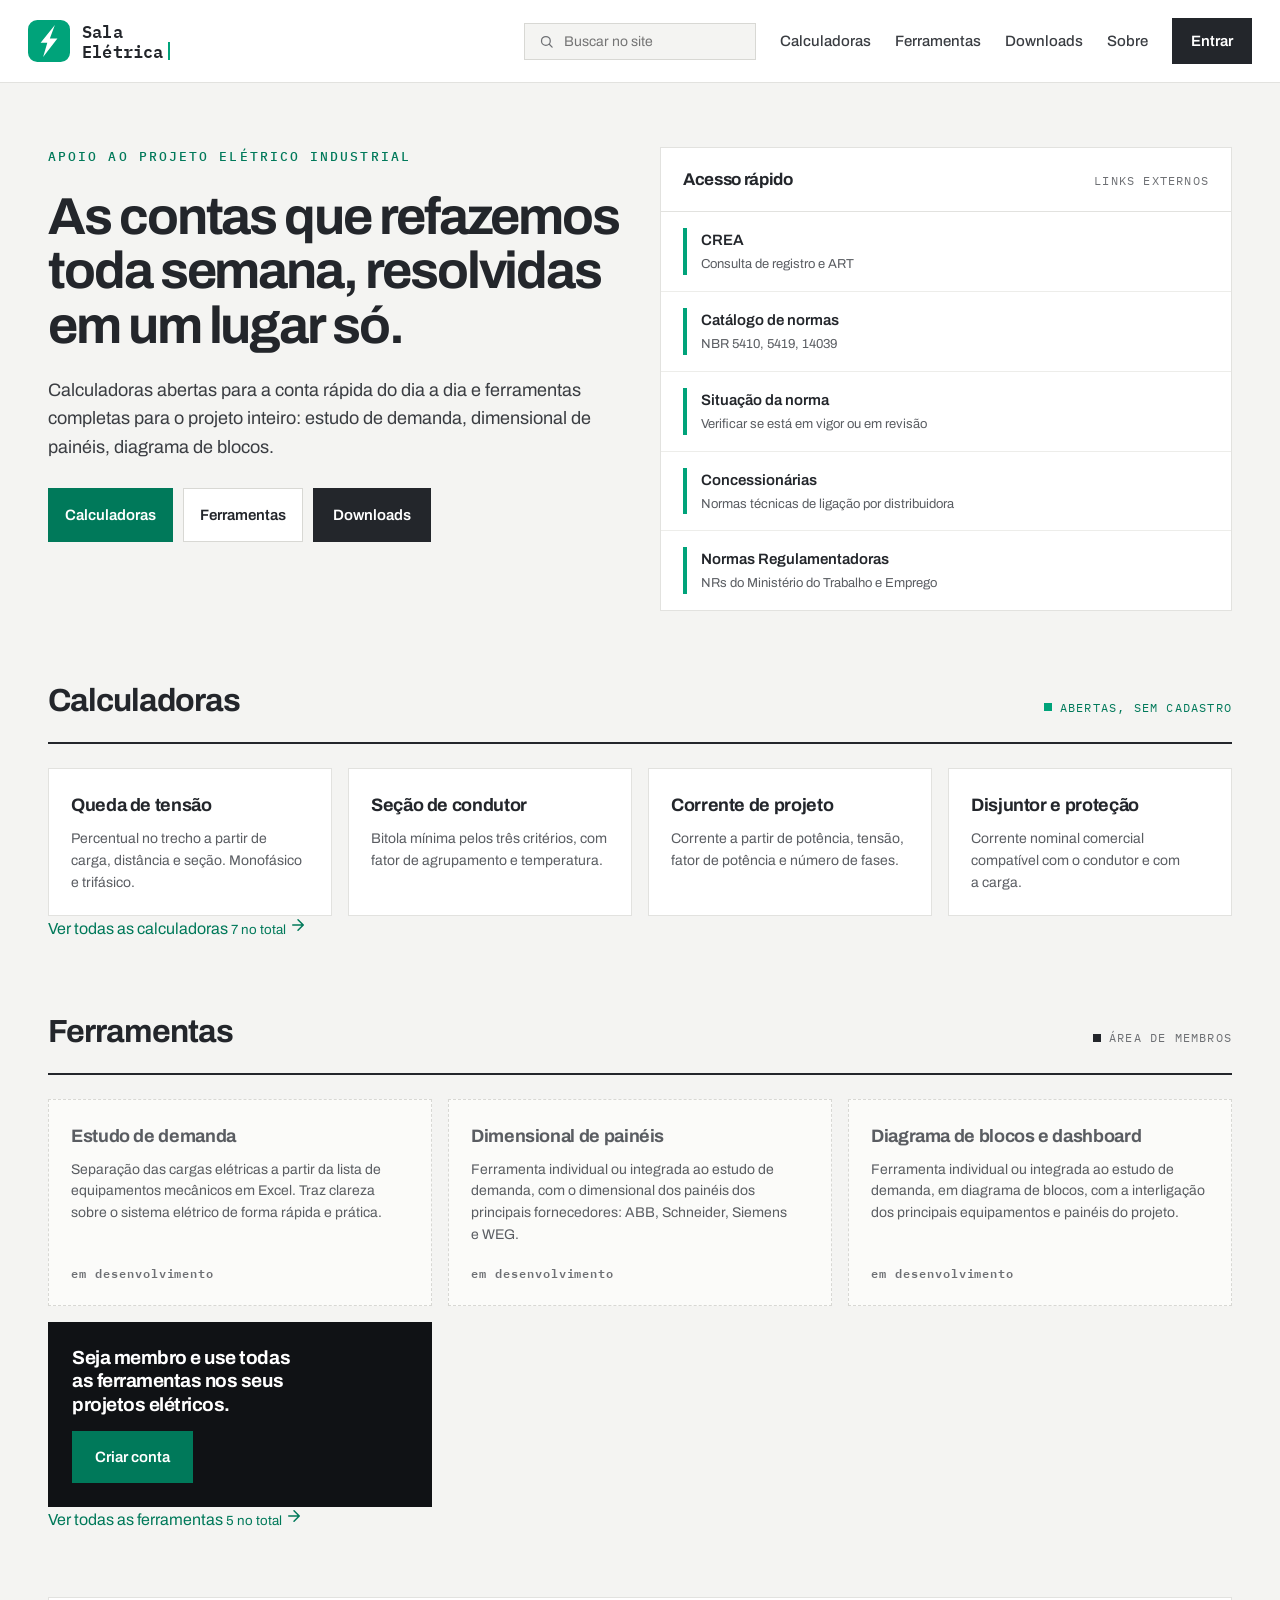
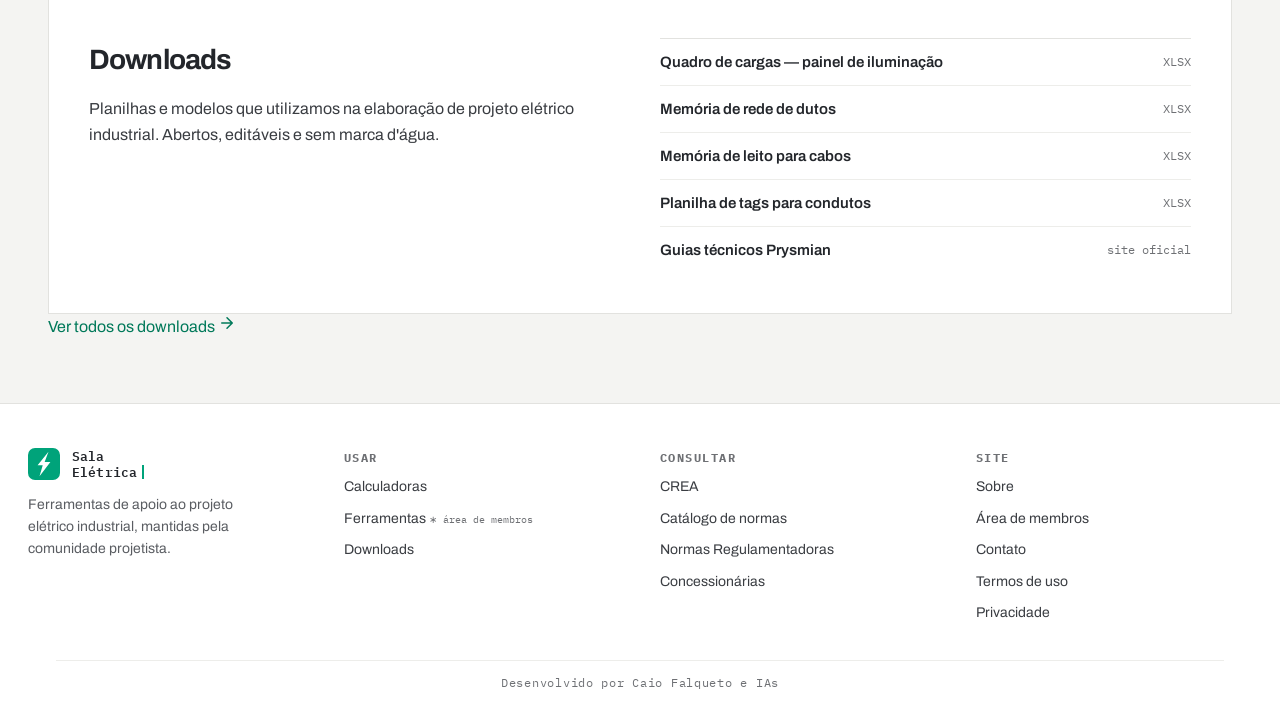
==== index.html @ 5b7046d0 "Update index.html" ====
<!DOCTYPE html>
<html lang="pt-BR">
<head>
<meta charset="UTF-8">
<meta name="viewport" content="width=device-width, initial-scale=1">
<title>Sala Elétrica — ferramentas para projeto elétrico industrial</title>
<meta name="description" content="Calculadoras abertas e ferramentas para projeto elétrico industrial: estudo de demanda, dimensional de painéis, diagrama de blocos e cálculo de cabos.">
<meta property="og:title" content="Sala Elétrica">
<meta property="og:description" content="Ferramentas de apoio ao projeto elétrico industrial.">
<meta property="og:type" content="website">
<meta property="og:url" content="https://salaeletrica.com.br">
<meta name="theme-color" content="#00795A">
<link rel="icon" href="data:image/svg+xml,<svg xmlns='http://www.w3.org/2000/svg' viewBox='0 0 100 100'><path d='M22 0 H78 A22 22 0 0 1 100 22 V78 A22 22 0 0 1 78 100 H22 A22 22 0 0 1 0 78 V22 A22 22 0 0 1 22 0 Z M64 12 L30 54 H46 L36 88 L70 44 H52 Z' fill='%2300A37A' fill-rule='evenodd'/></svg>">
<link rel="preconnect" href="https://fonts.googleapis.com">
<link rel="preconnect" href="https://fonts.gstatic.com" crossorigin>
<link href="https://fonts.googleapis.com/css2?family=Archivo:wght@400;500;600;700;800&family=IBM+Plex+Mono:wght@400;500;600&display=swap" rel="stylesheet">
<link rel="stylesheet" href="/estilo.css">
<style>
  /* Blocos exclusivos da home */
  .abertura{
    display:grid;
    grid-template-columns:repeat(auto-fit,minmax(300px,1fr));
    gap:40px;align-items:start;
    max-width:var(--largura);margin:0 auto;
    padding:64px var(--respiro);
  }
  .abertura-texto{display:flex;flex-direction:column;gap:22px}
  .abertura h1{
    margin:0;
    font-size:clamp(32px,4.4vw,52px);
    font-weight:700;letter-spacing:-.04em;line-height:1.05;
    text-wrap:pretty;
  }
  .abertura p{
    margin:0;font-size:18px;line-height:1.6;
    color:var(--grafite);text-wrap:pretty;
  }
  .abertura-acoes{display:flex;flex-wrap:wrap;gap:10px;padding-top:4px}
  .abertura-acoes .botao{min-width:118px;padding:14px 16px}

  /* Painel de links externos */
  .painel{
    display:flex;flex-direction:column;
    background:var(--branco);border:1px solid var(--linha);
  }
  .painel-topo{
    display:flex;align-items:baseline;justify-content:space-between;gap:16px;
    padding:18px 22px;border-bottom:1px solid var(--linha);
  }
  .painel-topo strong{font-size:17px;font-weight:700;letter-spacing:-.02em}
  .painel-item{
    display:flex;align-items:stretch;gap:14px;
    padding:16px 22px;
    border-bottom:1px solid var(--linha-clara);
    color:var(--tinta);
  }
  .painel-item:last-child{border-bottom:none}
  .painel-item:hover{background:var(--quase-branco);color:var(--tinta)}
  .painel-barra{width:4px;background:var(--verde-vivo);flex:none}
  .painel-item span.corpo{display:flex;flex-direction:column;gap:2px}
  .painel-item b{font-size:15px;font-weight:600}
  .painel-item small{font-size:13px;color:var(--grafite-2)}

  /* Chamada de cadastro */
  .cartao-membros{
    display:flex;flex-direction:column;gap:14px;
    padding:24px;background:var(--tinta-forte);
  }
  .cartao-membros span{
    font-size:19px;font-weight:700;letter-spacing:-.025em;
    line-height:1.25;color:var(--branco);text-wrap:pretty;
  }
  .cartao-membros .botao{align-self:flex-start;margin-top:auto}

  /* Downloads */
  .downloads{
    display:grid;
    grid-template-columns:repeat(auto-fit,minmax(300px,1fr));
    gap:40px;align-items:start;
    padding:40px;background:var(--branco);border:1px solid var(--linha);
  }
  .downloads h2{margin:0;font-size:clamp(22px,2.2vw,28px);font-weight:700;letter-spacing:-.03em}
  .downloads p{margin:0;font-size:16px;line-height:1.6;color:var(--grafite);text-wrap:pretty}
  .downloads-lado{display:flex;flex-direction:column;gap:14px}
  .lista-arquivos{display:flex;flex-direction:column;border-top:1px solid var(--linha)}
  .lista-arquivos a{
    display:flex;align-items:center;justify-content:space-between;gap:16px;
    padding:11px 0;border-bottom:1px solid var(--linha-clara);
    color:var(--tinta);font-size:15px;font-weight:600;
  }
  .lista-arquivos a:last-child{border-bottom:none}
  .lista-arquivos a:hover{color:var(--verde)}
  .lista-arquivos em{
    font-family:var(--mono);font-size:12px;font-style:normal;
    color:var(--cinza);font-weight:400;flex:none;
  }

  @media (max-width:560px){
    .abertura{padding:44px var(--respiro)}
    .downloads{padding:26px}
  }
</style>
</head>
<body>

<header class="topo">
  <a class="marca" href="/">
    <svg width="42" height="42" viewBox="0 0 100 100" role="img" aria-label="Sala Elétrica">
      <path d="M22 0 H78 A22 22 0 0 1 100 22 V78 A22 22 0 0 1 78 100 H22 A22 22 0 0 1 0 78 V22 A22 22 0 0 1 22 0 Z M64 12 L30 54 H46 L36 88 L70 44 H52 Z" fill="#00A37A" fill-rule="evenodd"/>
    </svg>
    <span class="marca-texto">
      <span>Sala</span>
      <span class="marca-linha2"><span>Elétrica</span><span class="marca-cursor"></span></span>
    </span>
  </a>

  <nav class="menu">
    <label class="busca">
      <svg width="15" height="15" viewBox="0 0 24 24" fill="none" stroke="#6E7074" stroke-width="2" aria-hidden="true">
        <circle cx="11" cy="11" r="7"/>
        <path d="M16.5 16.5 L21 21" stroke-linecap="round"/>
      </svg>
      <input type="search" placeholder="Buscar no site" aria-label="Buscar no site">
    </label>
    <a href="/calculadoras">Calculadoras</a>
    <a href="/ferramentas">Ferramentas</a>
    <a href="/downloads">Downloads</a>
    <a href="/sobre">Sobre</a>
    <a class="botao botao-escuro" href="/login" style="padding:10px 18px">Entrar</a>
  </nav>
</header>

<section class="abertura">
  <div class="abertura-texto">
    <div class="sobrelinha">Apoio ao projeto elétrico industrial</div>
    <h1>As contas que refazemos toda semana, resolvidas em um lugar só.</h1>
    <p>
      Calculadoras abertas para a conta rápida do dia a dia e ferramentas completas
      para o projeto inteiro: estudo de demanda, dimensional de painéis, diagrama de blocos.
    </p>
    <div class="abertura-acoes">
      <a class="botao botao-verde" href="#calculadoras">Calculadoras</a>
      <a class="botao botao-claro" href="#ferramentas">Ferramentas</a>
      <a class="botao botao-escuro" href="#downloads">Downloads</a>
    </div>
  </div>

  <div class="painel">
    <div class="painel-topo">
      <strong>Acesso rápido</strong>
      <span class="etiqueta">links externos</span>
    </div>
    <a class="painel-item" href="https://www.confea.org.br" target="_blank" rel="noopener">
      <span class="painel-barra"></span>
      <span class="corpo"><b>CREA</b><small>Consulta de registro e ART</small></span>
    </a>
    <a class="painel-item" href="https://www.abntcolecao.com.br" target="_blank" rel="noopener">
      <span class="painel-barra"></span>
      <span class="corpo"><b>Catálogo de normas</b><small>NBR 5410, 5419, 14039</small></span>
    </a>
    <a class="painel-item" href="https://www.abntcatalogo.com.br" target="_blank" rel="noopener">
      <span class="painel-barra"></span>
      <span class="corpo"><b>Situação da norma</b><small>Verificar se está em vigor ou em revisão</small></span>
    </a>
    <a class="painel-item" href="https://www.gov.br/aneel/pt-br" target="_blank" rel="noopener">
      <span class="painel-barra"></span>
      <span class="corpo"><b>Concessionárias</b><small>Normas técnicas de ligação por distribuidora</small></span>
    </a>
    <a class="painel-item" href="https://www.gov.br/trabalho-e-emprego/pt-br/assuntos/inspecao-do-trabalho/seguranca-e-saude-no-trabalho/ctpp-nrs/normas-regulamentadoras-nrs" target="_blank" rel="noopener">
      <span class="painel-barra"></span>
      <span class="corpo"><b>Normas Regulamentadoras</b><small>NRs do Ministério do Trabalho e Emprego</small></span>
    </a>
  </div>
</section>

<section class="faixa-conteudo" id="calculadoras">
  <div class="cabecalho-secao">
    <h2>Calculadoras</h2>
    <span class="etiqueta etiqueta-verde"><span class="ponto"></span>abertas, sem cadastro</span>
  </div>
  <div class="grade">
    <a class="cartao" href="/calculadoras/queda-de-tensao">
      <span class="cartao-titulo">Queda de tensão</span>
      <span class="cartao-texto">Percentual no trecho a partir de carga, distância e seção. Monofásico e trifásico.</span>
    </a>
    <a class="cartao" href="/calculadoras/secao-de-condutor">
      <span class="cartao-titulo">Seção de condutor</span>
      <span class="cartao-texto">Bitola mínima pelos três critérios, com fator de agrupamento e temperatura.</span>
    </a>
    <a class="cartao" href="/calculadoras/corrente-de-projeto">
      <span class="cartao-titulo">Corrente de projeto</span>
      <span class="cartao-texto">Corrente a partir de potência, tensão, fator de potência e número de fases.</span>
    </a>
    <a class="cartao" href="/calculadoras/disjuntor">
      <span class="cartao-titulo">Disjuntor e proteção</span>
      <span class="cartao-texto">Corrente nominal comercial compatível com o condutor e com a carga.</span>
    </a>
  </div>

  <a class="mais" href="/calculadoras">
    <span class="mais-texto">Ver todas as calculadoras <small>7 no total</small></span>
    <svg class="seta" width="18" height="18" viewBox="0 0 24 24" fill="none" stroke="currentColor" stroke-width="2" aria-hidden="true"><path d="M5 12h13M12 5l7 7-7 7" stroke-linecap="round" stroke-linejoin="round"/></svg>
  </a>
</section>

<section class="faixa-conteudo" id="ferramentas">
  <div class="cabecalho-secao">
    <h2>Ferramentas</h2>
    <span class="etiqueta"><span class="ponto-escuro"></span>área de membros</span>
  </div>
  <div class="grade grade-larga">
    <div class="cartao cartao-futuro">
      <span class="cartao-titulo">Estudo de demanda</span>
      <span class="cartao-texto">Separação das cargas elétricas a partir da lista de equipamentos mecânicos em Excel. Traz clareza sobre o sistema elétrico de forma rápida e prática.</span>
      <span class="selo">em desenvolvimento</span>
    </div>
    <div class="cartao cartao-futuro">
      <span class="cartao-titulo">Dimensional de painéis</span>
      <span class="cartao-texto">Ferramenta individual ou integrada ao estudo de demanda, com o dimensional dos painéis dos principais fornecedores: ABB, Schneider, Siemens e WEG.</span>
      <span class="selo">em desenvolvimento</span>
    </div>
    <div class="cartao cartao-futuro">
      <span class="cartao-titulo">Diagrama de blocos e dashboard</span>
      <span class="cartao-texto">Ferramenta individual ou integrada ao estudo de demanda, em diagrama de blocos, com a interligação dos principais equipamentos e painéis do projeto.</span>
      <span class="selo">em desenvolvimento</span>
    </div>
    <div class="cartao-membros" id="membros">
      <span>Seja membro e use todas as ferramentas nos seus projetos elétricos.</span>
      <a class="botao botao-verde" href="/login">Criar conta</a>
    </div>
  </div>

  <a class="mais" href="/ferramentas">
    <span class="mais-texto">Ver todas as ferramentas <small>5 no total</small></span>
    <svg class="seta" width="18" height="18" viewBox="0 0 24 24" fill="none" stroke="currentColor" stroke-width="2" aria-hidden="true"><path d="M5 12h13M12 5l7 7-7 7" stroke-linecap="round" stroke-linejoin="round"/></svg>
  </a>
</section>

<section class="faixa-conteudo" id="downloads">
  <div class="downloads">
    <div class="downloads-lado">
      <h2>Downloads</h2>
      <p>
        Planilhas e modelos que utilizamos na elaboração de projeto elétrico industrial.
        Abertos, editáveis e sem marca d'água.
      </p>

    </div>
    <div class="lista-arquivos">
      <a href="/downloads">Quadro de cargas — painel de iluminação <em>XLSX</em></a>
      <a href="/downloads">Memória de rede de dutos <em>XLSX</em></a>
      <a href="/downloads">Memória de leito para cabos <em>XLSX</em></a>
      <a href="/downloads">Planilha de tags para condutos <em>XLSX</em></a>
      <a href="https://www.prysmian.com.br" target="_blank" rel="noopener">Guias técnicos Prysmian <em>site oficial</em></a>
    </div>
  </div>

  <a class="mais" href="/downloads">
    <span class="mais-texto">Ver todos os downloads</span>
    <svg class="seta" width="18" height="18" viewBox="0 0 24 24" fill="none" stroke="currentColor" stroke-width="2" aria-hidden="true"><path d="M5 12h13M12 5l7 7-7 7" stroke-linecap="round" stroke-linejoin="round"/></svg>
  </a>
</section>

<footer class="rodape">
  <div class="rodape-grade">

    <div class="rodape-sobre">
      <a class="marca" href="/">
        <svg width="32" height="32" viewBox="0 0 100 100" aria-hidden="true">
          <path d="M22 0 H78 A22 22 0 0 1 100 22 V78 A22 22 0 0 1 78 100 H22 A22 22 0 0 1 0 78 V22 A22 22 0 0 1 22 0 Z M64 12 L30 54 H46 L36 88 L70 44 H52 Z" fill="#00A37A" fill-rule="evenodd"/>
        </svg>
        <span class="marca-texto" style="font-size:13px">
          <span>Sala</span>
          <span class="marca-linha2"><span>Elétrica</span><span class="marca-cursor"></span></span>
        </span>
      </a>
      <p>Ferramentas de apoio ao projeto elétrico industrial, mantidas pela comunidade projetista.</p>
    </div>

    <div class="rodape-coluna">
      <span class="rodape-titulo">Usar</span>
      <a href="#calculadoras">Calculadoras</a>
      <a href="#ferramentas">Ferramentas <span class="nota-membros">∗ área de membros</span></a>
      <a href="#downloads">Downloads</a>
    </div>

    <div class="rodape-coluna">
      <span class="rodape-titulo">Consultar</span>
      <a href="https://www.confea.org.br" target="_blank" rel="noopener">CREA</a>
      <a href="https://www.abntcolecao.com.br" target="_blank" rel="noopener">Catálogo de normas</a>
      <a href="https://www.gov.br/trabalho-e-emprego/pt-br/assuntos/inspecao-do-trabalho/seguranca-e-saude-no-trabalho/ctpp-nrs/normas-regulamentadoras-nrs" target="_blank" rel="noopener">Normas Regulamentadoras</a>
      <a href="https://www.gov.br/aneel/pt-br" target="_blank" rel="noopener">Concessionárias</a>
    </div>

    <div class="rodape-coluna">
      <span class="rodape-titulo">Site</span>
      <a href="/sobre">Sobre</a>
      <a href="/login">Área de membros</a>
      <a href="mailto:contato@salaeletrica.com.br">Contato</a>
      <a href="/termos">Termos de uso</a>
      <a href="/privacidade">Privacidade</a>
    </div>

  </div>

  <div class="assinatura">
    <div>Desenvolvido por Caio Falqueto e IAs</div>
  </div>
</footer>

</body>
</html>
---- estilo.css ----
/* ==========================================================================
   Sala Elétrica — folha de estilo compartilhada
   Base extraída do desenho feito no Claude Design.
   Todas as páginas do site carregam este arquivo.
   ========================================================================== */

:root{
  /* Superfícies */
  --fundo:        #F4F4F2;
  --branco:       #FFFFFF;
  --quase-branco: #FBFBF9;

  /* Texto */
  --tinta:        #23262B;
  --tinta-forte:  #101215;
  --grafite:      #3A3D42;
  --grafite-2:    #5A5D62;
  --cinza:        #6E7074;

  /* Linhas */
  --linha:        #E2E2DF;
  --linha-clara:  #EDEDEA;
  --borda-campo:  #D8D8D4;

  /* Destaque */
  --verde:        #00795A;   /* texto e botões — contraste adequado */
  --verde-vivo:   #00A37A;   /* marca e elementos gráficos */
  --verde-fundo:  #E8F1ED;
  --verde-linha:  #CFE0D9;

  /* Medidas */
  --largura:      1240px;
  --respiro:      28px;

  --mono: 'IBM Plex Mono', ui-monospace, SFMono-Regular, Menlo, monospace;
  --texto: 'Archivo', Helvetica, system-ui, -apple-system, 'Segoe UI', sans-serif;
}

*{box-sizing:border-box}

html{-webkit-text-size-adjust:100%}

body{
  margin:0;
  background:var(--fundo);
  color:var(--tinta);
  font-family:var(--texto);
  line-height:1.6;
  -webkit-font-smoothing:antialiased;
}

a{color:var(--verde);text-decoration:none}
a:hover{color:var(--tinta-forte)}

:focus-visible{outline:2px solid var(--verde);outline-offset:2px}

img{max-width:100%;height:auto}

/* --------------------------------------------------------------------------
   Marca
   -------------------------------------------------------------------------- */

.marca{
  display:flex;align-items:center;gap:12px;
  color:var(--tinta);
}
.marca:hover{color:var(--tinta)}
.marca svg{flex:none}

.marca-texto{
  display:flex;flex-direction:column;gap:1px;
  font-family:var(--mono);
  font-size:17px;font-weight:600;letter-spacing:.01em;
  color:var(--tinta);
}
.marca-texto span{line-height:1.1}
.marca-linha2{display:flex;align-items:center;gap:5px}
.marca-cursor{
  width:2px;height:1.05em;
  background:var(--verde-vivo);
}

/* --------------------------------------------------------------------------
   Cabeçalho
   -------------------------------------------------------------------------- */

.topo{
  display:flex;flex-wrap:wrap;align-items:center;justify-content:space-between;
  gap:20px;
  padding:18px var(--respiro);
  background:var(--branco);
  border-bottom:1px solid var(--linha);
}

.menu{
  display:flex;flex-wrap:wrap;align-items:center;gap:24px;
  font-size:15px;font-weight:500;
}
/* :not(.botao) evita que esta regra sobreponha a cor dos botoes do menu */
.menu a:not(.botao){color:var(--grafite)}
.menu a:not(.botao):hover{color:var(--tinta-forte)}

.busca{
  display:flex;align-items:center;gap:8px;
  padding:9px 14px;
  background:var(--fundo);
  border:1px solid var(--borda-campo);
  min-width:200px;
}
.busca input{
  flex:1;min-width:0;border:none;outline:none;background:transparent;
  font-family:var(--texto);font-size:14px;color:var(--tinta);
}

/* --------------------------------------------------------------------------
   Botões
   -------------------------------------------------------------------------- */

.botao{
  display:inline-flex;align-items:center;justify-content:center;gap:8px;
  padding:13px 22px;
  font-family:var(--texto);font-size:15px;font-weight:600;
  border:1px solid transparent;cursor:pointer;
  transition:opacity .14s ease;
}
.botao:hover{opacity:.88}

.botao-verde{background:var(--verde);border-color:var(--verde);color:var(--branco)}
.botao-verde:hover{color:var(--branco)}

.botao-escuro{background:var(--tinta);border-color:var(--tinta);color:var(--branco)}
.botao-escuro:hover{color:var(--branco)}

.botao-claro{background:var(--branco);border-color:var(--borda-campo);color:var(--tinta)}
.botao-claro:hover{color:var(--tinta)}

/* --------------------------------------------------------------------------
   Estrutura de seções
   -------------------------------------------------------------------------- */

.faixa-conteudo{
  max-width:var(--largura);
  margin:0 auto;
  padding:0 var(--respiro) 64px;
}

.cabecalho-secao{
  display:flex;flex-wrap:wrap;align-items:baseline;justify-content:space-between;
  gap:16px;
  padding-bottom:16px;
  border-bottom:2px solid var(--tinta);
}
.cabecalho-secao h2{
  margin:0;
  font-size:clamp(24px,2.6vw,32px);
  font-weight:700;letter-spacing:-.03em;
}

.etiqueta{
  display:flex;align-items:center;gap:8px;
  font-family:var(--mono);font-size:12px;
  letter-spacing:.1em;text-transform:uppercase;
  color:var(--cinza);
}
.etiqueta-verde{color:var(--verde)}
.ponto{width:8px;height:8px;background:var(--verde-vivo);flex:none}
.ponto-escuro{width:8px;height:8px;background:var(--tinta);flex:none}

.sobrelinha{
  font-family:var(--mono);font-size:13px;font-weight:500;
  letter-spacing:.16em;text-transform:uppercase;
  color:var(--verde);
}

/* --------------------------------------------------------------------------
   Grades e cartões
   -------------------------------------------------------------------------- */

.grade{
  display:grid;
  grid-template-columns:repeat(auto-fit,minmax(250px,1fr));
  gap:16px;
  padding-top:24px;
}
.grade-larga{grid-template-columns:repeat(auto-fit,minmax(300px,1fr))}

.cartao{
  display:flex;flex-direction:column;gap:8px;
  padding:22px;
  background:var(--branco);
  border:1px solid var(--linha);
  color:var(--tinta);
}
a.cartao:hover{border-color:var(--verde);color:var(--tinta)}

.cartao-titulo{font-size:18px;font-weight:700;letter-spacing:-.02em}
.cartao-texto{font-size:14px;line-height:1.55;color:var(--grafite-2);text-wrap:pretty}

.cartao-futuro{
  background:var(--quase-branco);
  border:1px dashed var(--borda-campo);
}
.cartao-futuro .cartao-titulo,
.cartao-futuro .cartao-texto{color:var(--grafite-2)}

.selo{
  margin-top:auto;padding-top:10px;
  font-family:var(--mono);font-size:12px;
  letter-spacing:.08em;font-weight:600;
  color:var(--cinza);
}
.selo-verde{color:var(--verde)}

/* --------------------------------------------------------------------------
   Rodapé
   -------------------------------------------------------------------------- */

.rodape{
  background:var(--branco);
  border-top:1px solid var(--linha);
  padding:44px var(--respiro) 0;
}
.rodape-grade{
  max-width:var(--largura);margin:0 auto;
  display:grid;
  grid-template-columns:repeat(auto-fit,minmax(200px,1fr));
  gap:36px 40px;
}
.rodape-sobre{
  display:flex;flex-direction:column;gap:14px;
  min-width:240px;
}
.rodape-sobre p{
  margin:0;font-size:14px;line-height:1.55;
  color:var(--grafite-2);max-width:42ch;text-wrap:pretty;
}
.rodape-coluna{display:flex;flex-direction:column;gap:9px}
.rodape-coluna a{font-size:14px;color:var(--grafite)}
.rodape-coluna a:hover{color:var(--tinta-forte)}
.rodape-titulo{
  font-family:var(--mono);font-size:12px;
  letter-spacing:.12em;text-transform:uppercase;
  color:var(--cinza);font-weight:700;
}
.nota-membros{
  font-size:10px;color:var(--cinza);
  font-family:var(--mono);
}

.assinatura{
  max-width:var(--largura);margin:0 auto;
  padding:36px var(--respiro) 20px;
}
.assinatura div{
  padding-top:12px;
  border-top:1px solid var(--linha-clara);
  text-align:center;
  font-family:var(--mono);font-size:12px;
  letter-spacing:.06em;color:var(--cinza);
}

/* --------------------------------------------------------------------------
   Aviso técnico
   -------------------------------------------------------------------------- */

.alerta{
  display:flex;gap:14px;align-items:flex-start;
  padding:16px 18px;
  background:var(--verde-fundo);
  border:1px solid var(--verde-linha);
  border-left:4px solid var(--verde);
}
.alerta svg{flex:none;margin-top:2px}
.alerta p{margin:0;font-size:13.5px;line-height:1.6;color:var(--grafite)}
.alerta strong{color:var(--verde);font-weight:700}

/* --------------------------------------------------------------------------
   Páginas de documento (termos, privacidade)
   -------------------------------------------------------------------------- */

.documento{
  max-width:760px;margin:0 auto;
  padding:52px var(--respiro) 72px;
}
.documento h1{
  font-size:clamp(28px,5vw,40px);font-weight:700;
  letter-spacing:-.03em;line-height:1.12;margin:0 0 10px;
}
.documento h2{
  font-size:18px;font-weight:700;letter-spacing:-.015em;
  margin:40px 0 12px;padding-top:20px;
  border-top:1px solid var(--linha);
}
.documento h3{font-size:15px;font-weight:600;margin:24px 0 8px;color:var(--verde)}
.documento p,.documento li{font-size:15.5px;color:var(--grafite);margin:0 0 14px}
.documento strong{color:var(--tinta);font-weight:600}
.documento ul{padding-left:22px;margin:0 0 18px}
.documento li{margin-bottom:8px}
.documento a{border-bottom:1px solid var(--verde-linha)}

.documento table{width:100%;border-collapse:collapse;margin:0 0 20px;font-size:14px}
.documento th,.documento td{
  text-align:left;padding:10px 12px;
  border:1px solid var(--linha);vertical-align:top;color:var(--grafite);
}
.documento th{color:var(--tinta);font-weight:600;background:var(--quase-branco)}

.data-doc{
  font-family:var(--mono);font-size:11.5px;
  color:var(--cinza);margin:0 0 40px;
}

.preencher{
  background:rgba(0,121,90,.1);
  color:var(--verde);
  padding:1px 6px;
  font-family:var(--mono);font-size:13px;font-weight:500;
}

/* --------------------------------------------------------------------------
   Responsivo
   -------------------------------------------------------------------------- */

@media (max-width:820px){
  .topo{gap:14px}
  .busca{order:3;width:100%;min-width:0}
  .menu{gap:18px;font-size:14px}
}

@media (max-width:560px){
  :root{--respiro:18px}
  .documento table{font-size:13px}
  .documento th,.documento td{padding:8px 9px}
}

@media (prefers-reduced-motion:reduce){
  *{animation-duration:.01ms !important;transition-duration:.01ms !important}
}
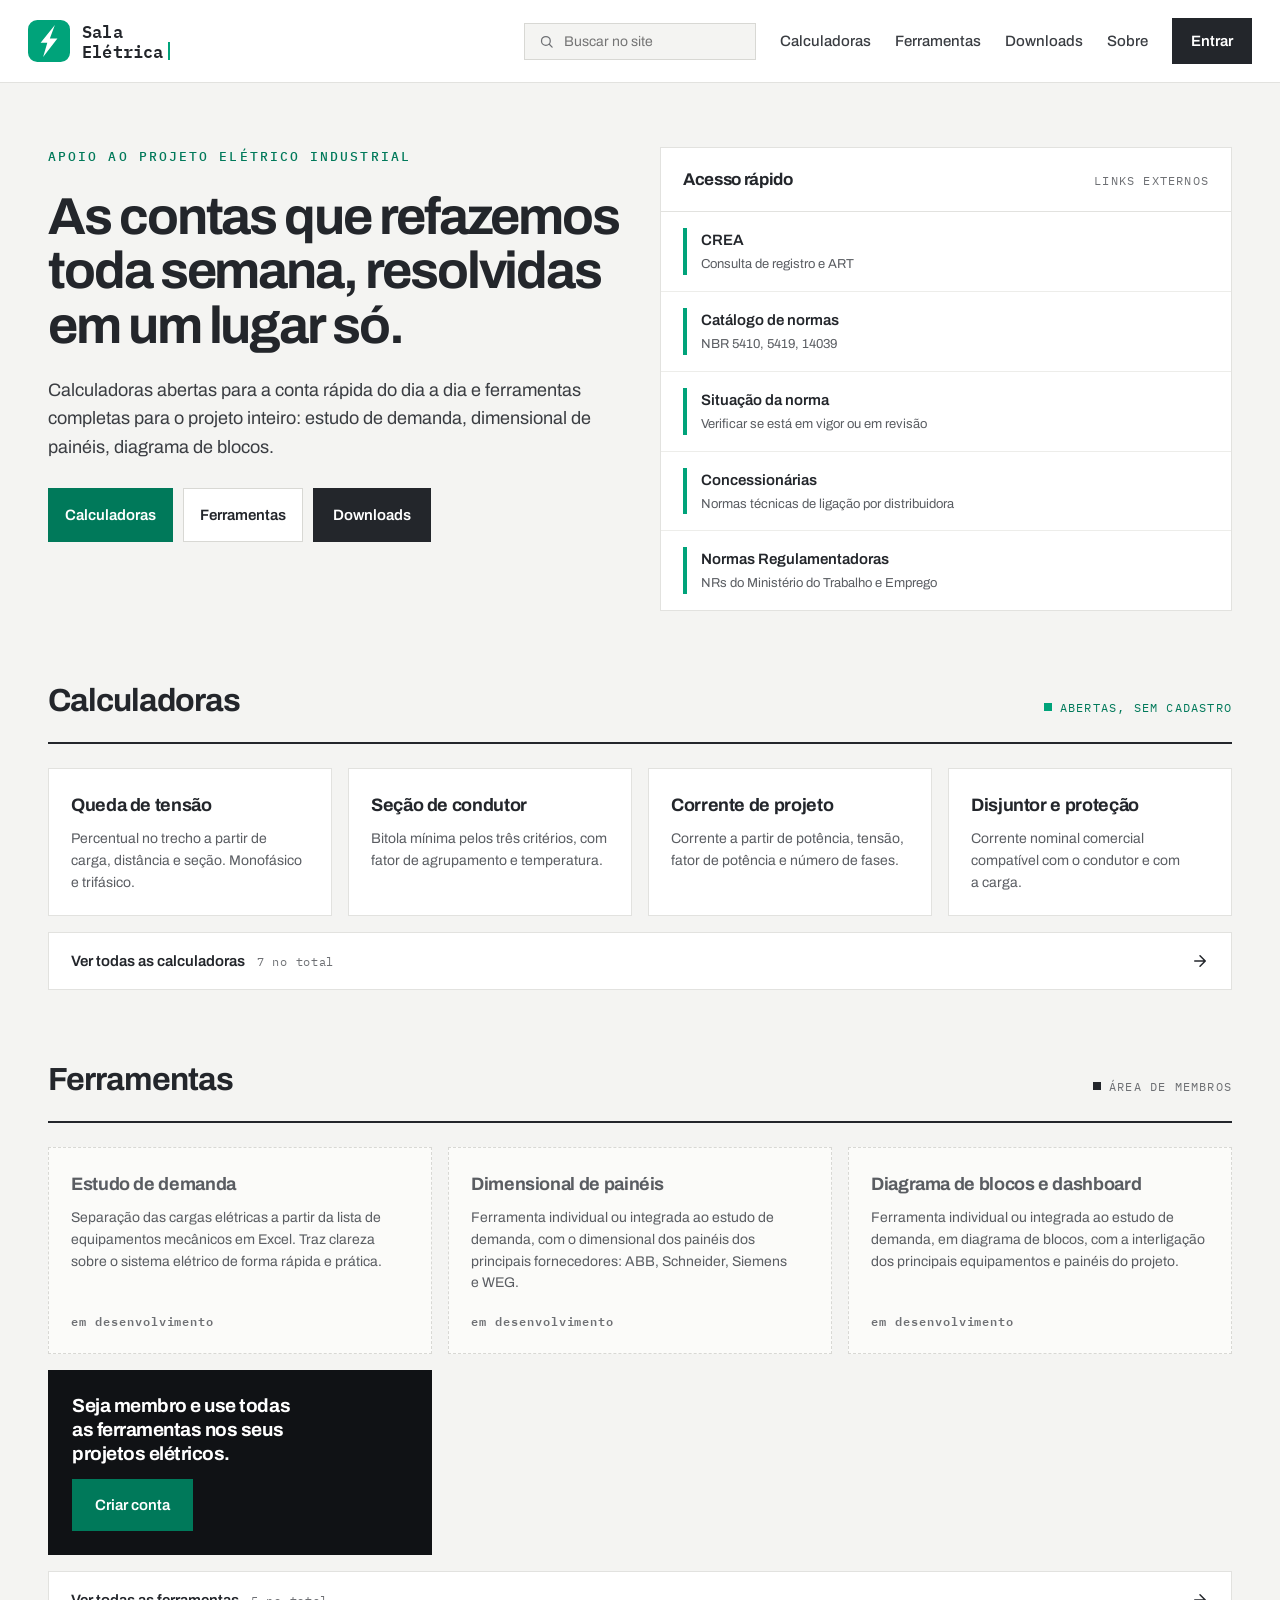
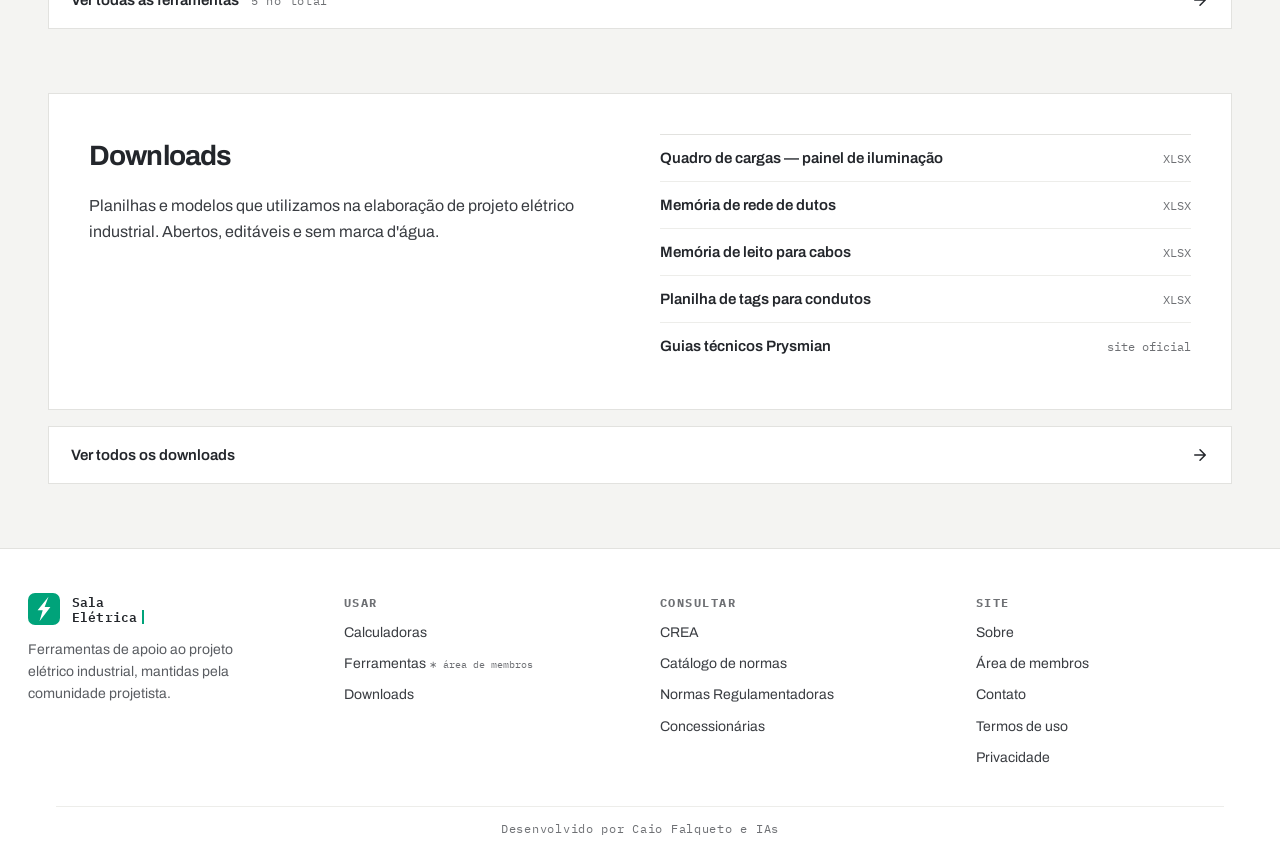
==== commit d0f6f38a: "Update index.html" ====
--- a/index.html
+++ b/index.html
@@ -150,7 +150,7 @@
       <strong>Acesso rápido</strong>
       <span class="etiqueta">links externos</span>
     </div>
-    <a class="painel-item" href="https://www.confea.org.br" target="_blank" rel="noopener">
+    <a class="painel-item" href="https://www.confea.org.br/sistema-profissional/creas" target="_blank" rel="noopener">
       <span class="painel-barra"></span>
       <span class="corpo"><b>CREA</b><small>Consulta de registro e ART</small></span>
     </a>
@@ -162,7 +162,7 @@
       <span class="painel-barra"></span>
       <span class="corpo"><b>Situação da norma</b><small>Verificar se está em vigor ou em revisão</small></span>
     </a>
-    <a class="painel-item" href="https://www.gov.br/aneel/pt-br" target="_blank" rel="noopener">
+    <a class="painel-item" href="/concessionarias">
       <span class="painel-barra"></span>
       <span class="corpo"><b>Concessionárias</b><small>Normas técnicas de ligação por distribuidora</small></span>
     </a>
@@ -286,10 +286,10 @@
 
     <div class="rodape-coluna">
       <span class="rodape-titulo">Consultar</span>
-      <a href="https://www.confea.org.br" target="_blank" rel="noopener">CREA</a>
+      <a href="https://www.confea.org.br/sistema-profissional/creas" target="_blank" rel="noopener">CREA</a>
       <a href="https://www.abntcolecao.com.br" target="_blank" rel="noopener">Catálogo de normas</a>
       <a href="https://www.gov.br/trabalho-e-emprego/pt-br/assuntos/inspecao-do-trabalho/seguranca-e-saude-no-trabalho/ctpp-nrs/normas-regulamentadoras-nrs" target="_blank" rel="noopener">Normas Regulamentadoras</a>
-      <a href="https://www.gov.br/aneel/pt-br" target="_blank" rel="noopener">Concessionárias</a>
+      <a href="/concessionarias">Concessionárias</a>
     </div>
 
     <div class="rodape-coluna">
--- a/estilo.css
+++ b/estilo.css
@@ -212,6 +212,51 @@
 .selo-verde{color:var(--verde)}
 
 /* --------------------------------------------------------------------------
+   Barra "Mais..." ao fim de cada seção da home
+   -------------------------------------------------------------------------- */
+
+.mais{
+  display:flex;align-items:center;justify-content:space-between;gap:16px;
+  margin-top:16px;padding:16px 22px;
+  background:var(--branco);
+  border:1px solid var(--linha);
+  color:var(--tinta);
+  font-size:15px;font-weight:600;
+}
+.mais:hover{border-color:var(--verde);color:var(--verde)}
+.mais .seta{flex:none;transition:transform .16s ease}
+.mais:hover .seta{transform:translateX(4px)}
+.mais small{
+  font-family:var(--mono);font-size:12px;font-weight:400;
+  letter-spacing:.06em;color:var(--cinza);
+}
+.mais-texto{display:flex;align-items:baseline;gap:12px;flex-wrap:wrap}
+
+/* --------------------------------------------------------------------------
+   Cabeçalho das páginas internas
+   -------------------------------------------------------------------------- */
+
+.capa{
+  max-width:var(--largura);margin:0 auto;
+  padding:52px var(--respiro) 36px;
+}
+.capa h1{
+  margin:10px 0 12px;
+  font-size:clamp(30px,4.2vw,46px);
+  font-weight:700;letter-spacing:-.035em;line-height:1.08;
+}
+.capa p{
+  margin:0;font-size:17px;line-height:1.6;
+  color:var(--grafite);max-width:64ch;text-wrap:pretty;
+}
+.trilha{
+  font-family:var(--mono);font-size:12px;
+  letter-spacing:.1em;text-transform:uppercase;color:var(--cinza);
+}
+.trilha a{color:var(--cinza)}
+.trilha a:hover{color:var(--verde)}
+
+/* --------------------------------------------------------------------------
    Rodapé
    -------------------------------------------------------------------------- */
 
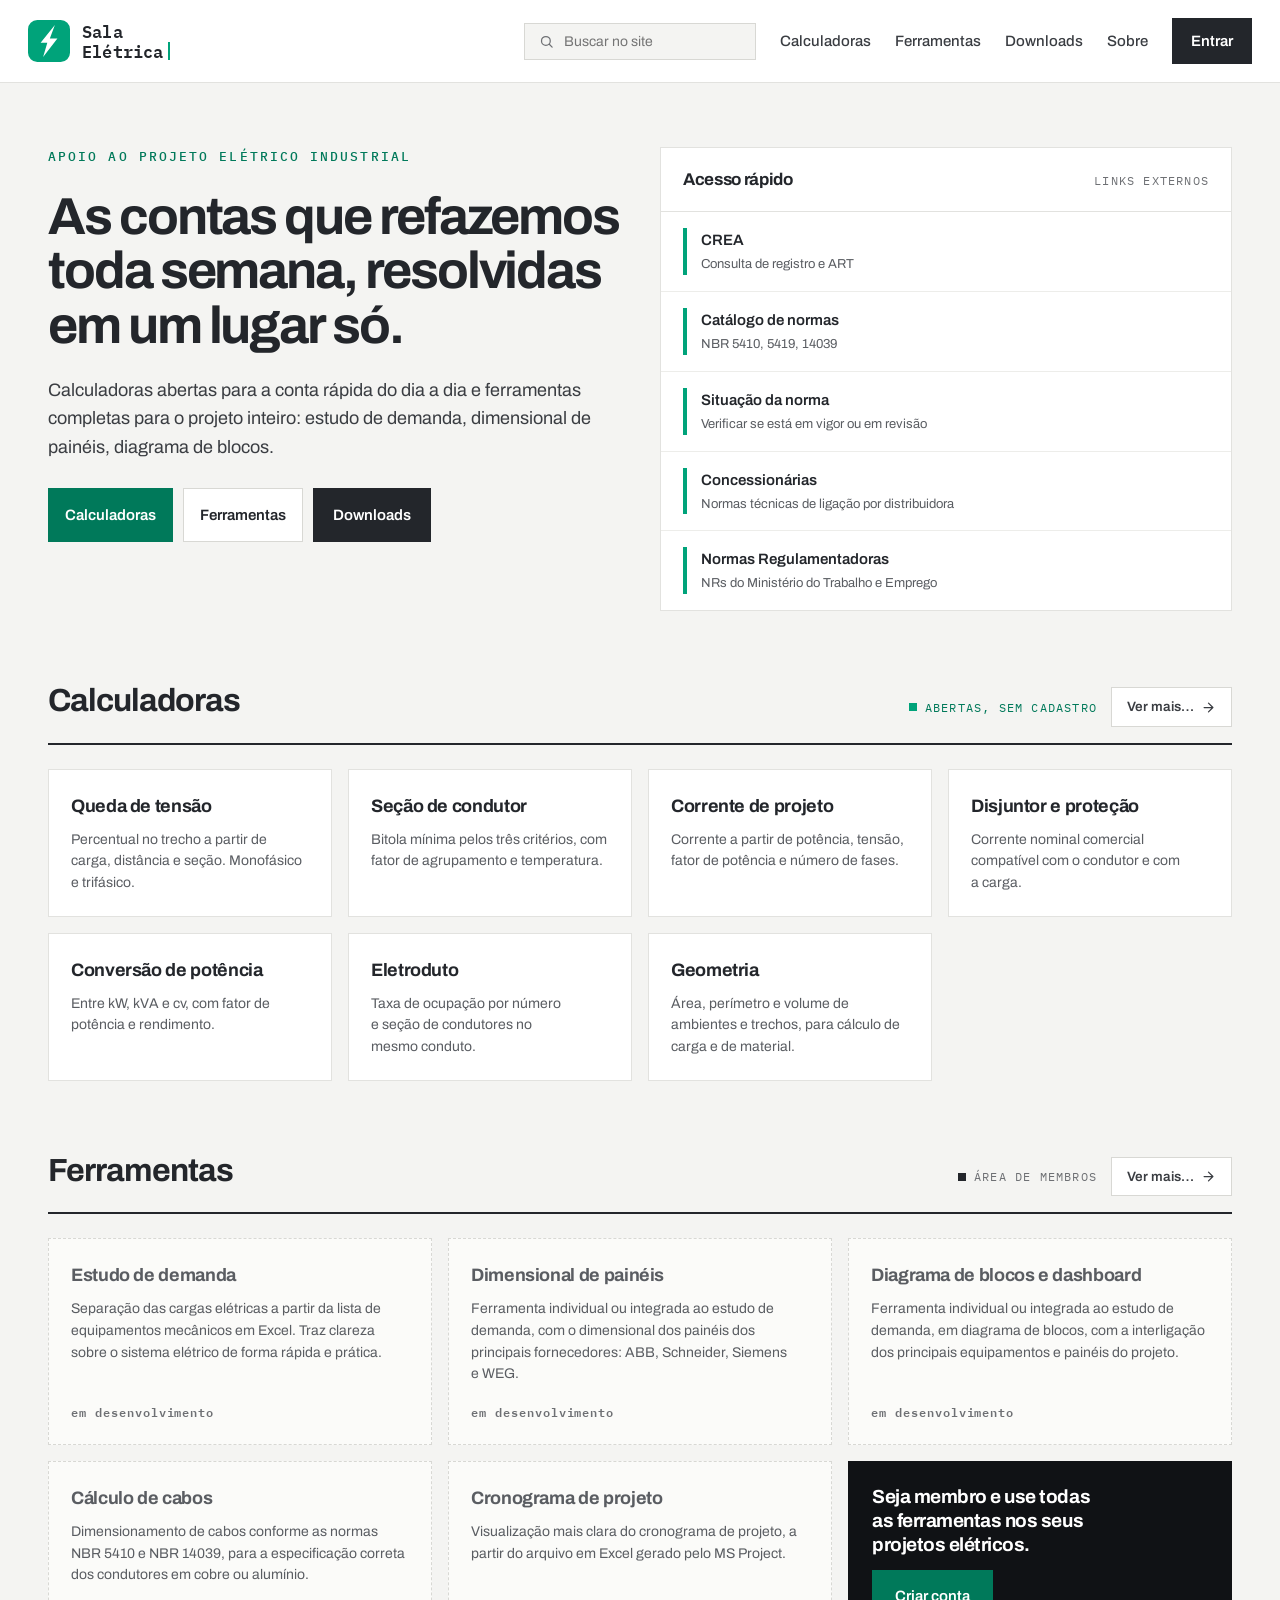
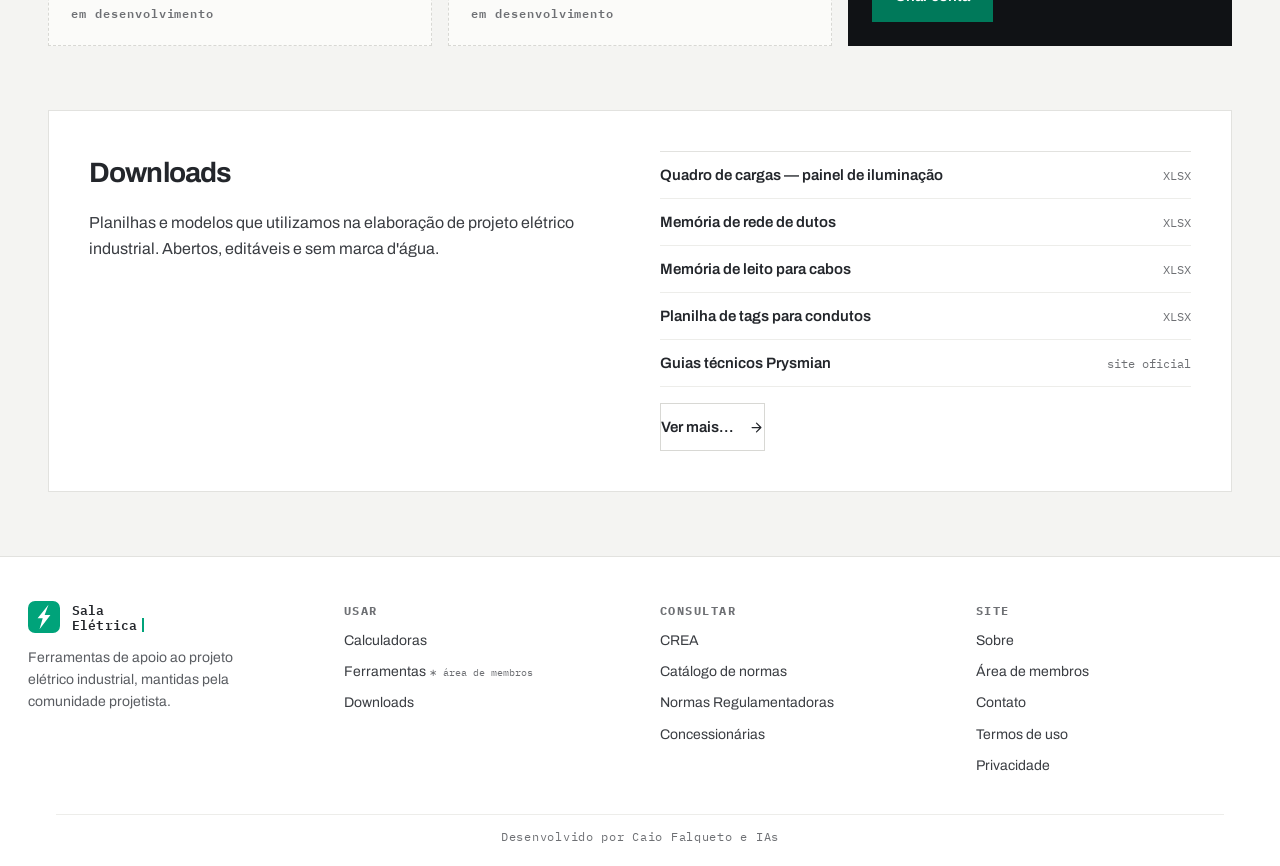
==== commit f94f9bfa: "Update index.html" ====
--- a/index.html
+++ b/index.html
@@ -139,9 +139,9 @@
       para o projeto inteiro: estudo de demanda, dimensional de painéis, diagrama de blocos.
     </p>
     <div class="abertura-acoes">
-      <a class="botao botao-verde" href="#calculadoras">Calculadoras</a>
-      <a class="botao botao-claro" href="#ferramentas">Ferramentas</a>
-      <a class="botao botao-escuro" href="#downloads">Downloads</a>
+      <a class="botao botao-verde" href="/calculadoras">Calculadoras</a>
+      <a class="botao botao-claro" href="/ferramentas">Ferramentas</a>
+      <a class="botao botao-escuro" href="/downloads">Downloads</a>
     </div>
   </div>
 
@@ -175,8 +175,11 @@
 
 <section class="faixa-conteudo" id="calculadoras">
   <div class="cabecalho-secao">
-    <h2>Calculadoras</h2>
-    <span class="etiqueta etiqueta-verde"><span class="ponto"></span>abertas, sem cadastro</span>
+    <a class="titulo-secao" href="/calculadoras"><h2>Calculadoras</h2><svg class="seta-titulo" width="20" height="20" viewBox="0 0 24 24" fill="none" stroke="currentColor" stroke-width="2.2" aria-hidden="true"><path d="M5 12h13M12 5l7 7-7 7" stroke-linecap="round" stroke-linejoin="round"/></svg></a>
+    <div class="acoes-secao">
+      <span class="etiqueta etiqueta-verde"><span class="ponto"></span>abertas, sem cadastro</span>
+      <a class="ver-mais" href="/calculadoras">Ver mais… <svg class="seta" width="15" height="15" viewBox="0 0 24 24" fill="none" stroke="currentColor" stroke-width="2" aria-hidden="true"><path d="M5 12h13M12 5l7 7-7 7" stroke-linecap="round" stroke-linejoin="round"/></svg></a>
+    </div>
   </div>
   <div class="grade">
     <a class="cartao" href="/calculadoras/queda-de-tensao">
@@ -195,18 +198,28 @@
       <span class="cartao-titulo">Disjuntor e proteção</span>
       <span class="cartao-texto">Corrente nominal comercial compatível com o condutor e com a carga.</span>
     </a>
-  </div>
-
-  <a class="mais" href="/calculadoras">
-    <span class="mais-texto">Ver todas as calculadoras <small>7 no total</small></span>
-    <svg class="seta" width="18" height="18" viewBox="0 0 24 24" fill="none" stroke="currentColor" stroke-width="2" aria-hidden="true"><path d="M5 12h13M12 5l7 7-7 7" stroke-linecap="round" stroke-linejoin="round"/></svg>
-  </a>
+    <a class="cartao" href="/calculadoras/conversao-de-potencia">
+      <span class="cartao-titulo">Conversão de potência</span>
+      <span class="cartao-texto">Entre kW, kVA e cv, com fator de potência e rendimento.</span>
+    </a>
+    <a class="cartao" href="/calculadoras/eletroduto">
+      <span class="cartao-titulo">Eletroduto</span>
+      <span class="cartao-texto">Taxa de ocupação por número e seção de condutores no mesmo conduto.</span>
+    </a>
+    <a class="cartao" href="/calculadoras/geometria">
+      <span class="cartao-titulo">Geometria</span>
+      <span class="cartao-texto">Área, perímetro e volume de ambientes e trechos, para cálculo de carga e de material.</span>
+    </a>
+  </div>
 </section>
 
 <section class="faixa-conteudo" id="ferramentas">
   <div class="cabecalho-secao">
-    <h2>Ferramentas</h2>
-    <span class="etiqueta"><span class="ponto-escuro"></span>área de membros</span>
+    <a class="titulo-secao" href="/ferramentas"><h2>Ferramentas</h2><svg class="seta-titulo" width="20" height="20" viewBox="0 0 24 24" fill="none" stroke="currentColor" stroke-width="2.2" aria-hidden="true"><path d="M5 12h13M12 5l7 7-7 7" stroke-linecap="round" stroke-linejoin="round"/></svg></a>
+    <div class="acoes-secao">
+      <span class="etiqueta"><span class="ponto-escuro"></span>área de membros</span>
+      <a class="ver-mais" href="/ferramentas">Ver mais… <svg class="seta" width="15" height="15" viewBox="0 0 24 24" fill="none" stroke="currentColor" stroke-width="2" aria-hidden="true"><path d="M5 12h13M12 5l7 7-7 7" stroke-linecap="round" stroke-linejoin="round"/></svg></a>
+    </div>
   </div>
   <div class="grade grade-larga">
     <div class="cartao cartao-futuro">
@@ -222,6 +235,16 @@
     <div class="cartao cartao-futuro">
       <span class="cartao-titulo">Diagrama de blocos e dashboard</span>
       <span class="cartao-texto">Ferramenta individual ou integrada ao estudo de demanda, em diagrama de blocos, com a interligação dos principais equipamentos e painéis do projeto.</span>
+      <span class="selo">em desenvolvimento</span>
+    </div>
+    <div class="cartao cartao-futuro">
+      <span class="cartao-titulo">Cálculo de cabos</span>
+      <span class="cartao-texto">Dimensionamento de cabos conforme as normas NBR 5410 e NBR 14039, para a especificação correta dos condutores em cobre ou alumínio.</span>
+      <span class="selo">em desenvolvimento</span>
+    </div>
+    <div class="cartao cartao-futuro">
+      <span class="cartao-titulo">Cronograma de projeto</span>
+      <span class="cartao-texto">Visualização mais clara do cronograma de projeto, a partir do arquivo em Excel gerado pelo MS Project.</span>
       <span class="selo">em desenvolvimento</span>
     </div>
     <div class="cartao-membros" id="membros">
@@ -229,17 +252,12 @@
       <a class="botao botao-verde" href="/login">Criar conta</a>
     </div>
   </div>
-
-  <a class="mais" href="/ferramentas">
-    <span class="mais-texto">Ver todas as ferramentas <small>5 no total</small></span>
-    <svg class="seta" width="18" height="18" viewBox="0 0 24 24" fill="none" stroke="currentColor" stroke-width="2" aria-hidden="true"><path d="M5 12h13M12 5l7 7-7 7" stroke-linecap="round" stroke-linejoin="round"/></svg>
-  </a>
 </section>
 
 <section class="faixa-conteudo" id="downloads">
   <div class="downloads">
     <div class="downloads-lado">
-      <h2>Downloads</h2>
+      <a class="titulo-secao" href="/downloads"><h2>Downloads</h2><svg class="seta-titulo" width="20" height="20" viewBox="0 0 24 24" fill="none" stroke="currentColor" stroke-width="2.2" aria-hidden="true"><path d="M5 12h13M12 5l7 7-7 7" stroke-linecap="round" stroke-linejoin="round"/></svg></a>
       <p>
         Planilhas e modelos que utilizamos na elaboração de projeto elétrico industrial.
         Abertos, editáveis e sem marca d'água.
@@ -252,13 +270,9 @@
       <a href="/downloads">Memória de leito para cabos <em>XLSX</em></a>
       <a href="/downloads">Planilha de tags para condutos <em>XLSX</em></a>
       <a href="https://www.prysmian.com.br" target="_blank" rel="noopener">Guias técnicos Prysmian <em>site oficial</em></a>
-    </div>
-  </div>
-
-  <a class="mais" href="/downloads">
-    <span class="mais-texto">Ver todos os downloads</span>
-    <svg class="seta" width="18" height="18" viewBox="0 0 24 24" fill="none" stroke="currentColor" stroke-width="2" aria-hidden="true"><path d="M5 12h13M12 5l7 7-7 7" stroke-linecap="round" stroke-linejoin="round"/></svg>
-  </a>
+      <a class="ver-mais" href="/downloads" style="margin-top:16px;align-self:flex-start;border-bottom:1px solid var(--borda-campo)">Ver mais… <svg class="seta" width="15" height="15" viewBox="0 0 24 24" fill="none" stroke="currentColor" stroke-width="2" aria-hidden="true"><path d="M5 12h13M12 5l7 7-7 7" stroke-linecap="round" stroke-linejoin="round"/></svg></a>
+    </div>
+  </div>
 </section>
 
 <footer class="rodape">
--- a/estilo.css
+++ b/estilo.css
@@ -212,25 +212,34 @@
 .selo-verde{color:var(--verde)}
 
 /* --------------------------------------------------------------------------
-   Barra "Mais..." ao fim de cada seção da home
-   -------------------------------------------------------------------------- */
-
-.mais{
-  display:flex;align-items:center;justify-content:space-between;gap:16px;
-  margin-top:16px;padding:16px 22px;
+   Título de seção clicável e botão "Ver mais..."
+   -------------------------------------------------------------------------- */
+
+.titulo-secao{
+  display:inline-flex;align-items:center;gap:9px;
+  color:var(--tinta);
+}
+.titulo-secao:hover{color:var(--verde)}
+.titulo-secao .seta-titulo{
+  flex:none;opacity:0;transform:translateX(-5px);
+  transition:opacity .16s ease,transform .16s ease;
+}
+.titulo-secao:hover .seta-titulo{opacity:1;transform:translateX(0)}
+
+.ver-mais{
+  display:inline-flex;align-items:center;gap:7px;
+  padding:8px 15px;
   background:var(--branco);
-  border:1px solid var(--linha);
-  color:var(--tinta);
-  font-size:15px;font-weight:600;
-}
-.mais:hover{border-color:var(--verde);color:var(--verde)}
-.mais .seta{flex:none;transition:transform .16s ease}
-.mais:hover .seta{transform:translateX(4px)}
-.mais small{
-  font-family:var(--mono);font-size:12px;font-weight:400;
-  letter-spacing:.06em;color:var(--cinza);
-}
-.mais-texto{display:flex;align-items:baseline;gap:12px;flex-wrap:wrap}
+  border:1px solid var(--borda-campo);
+  color:var(--grafite);
+  font-size:13.5px;font-weight:600;
+  white-space:nowrap;
+}
+.ver-mais:hover{border-color:var(--verde);color:var(--verde)}
+.ver-mais .seta{flex:none;transition:transform .16s ease}
+.ver-mais:hover .seta{transform:translateX(3px)}
+
+.acoes-secao{display:flex;align-items:center;gap:14px;flex-wrap:wrap}
 
 /* --------------------------------------------------------------------------
    Cabeçalho das páginas internas
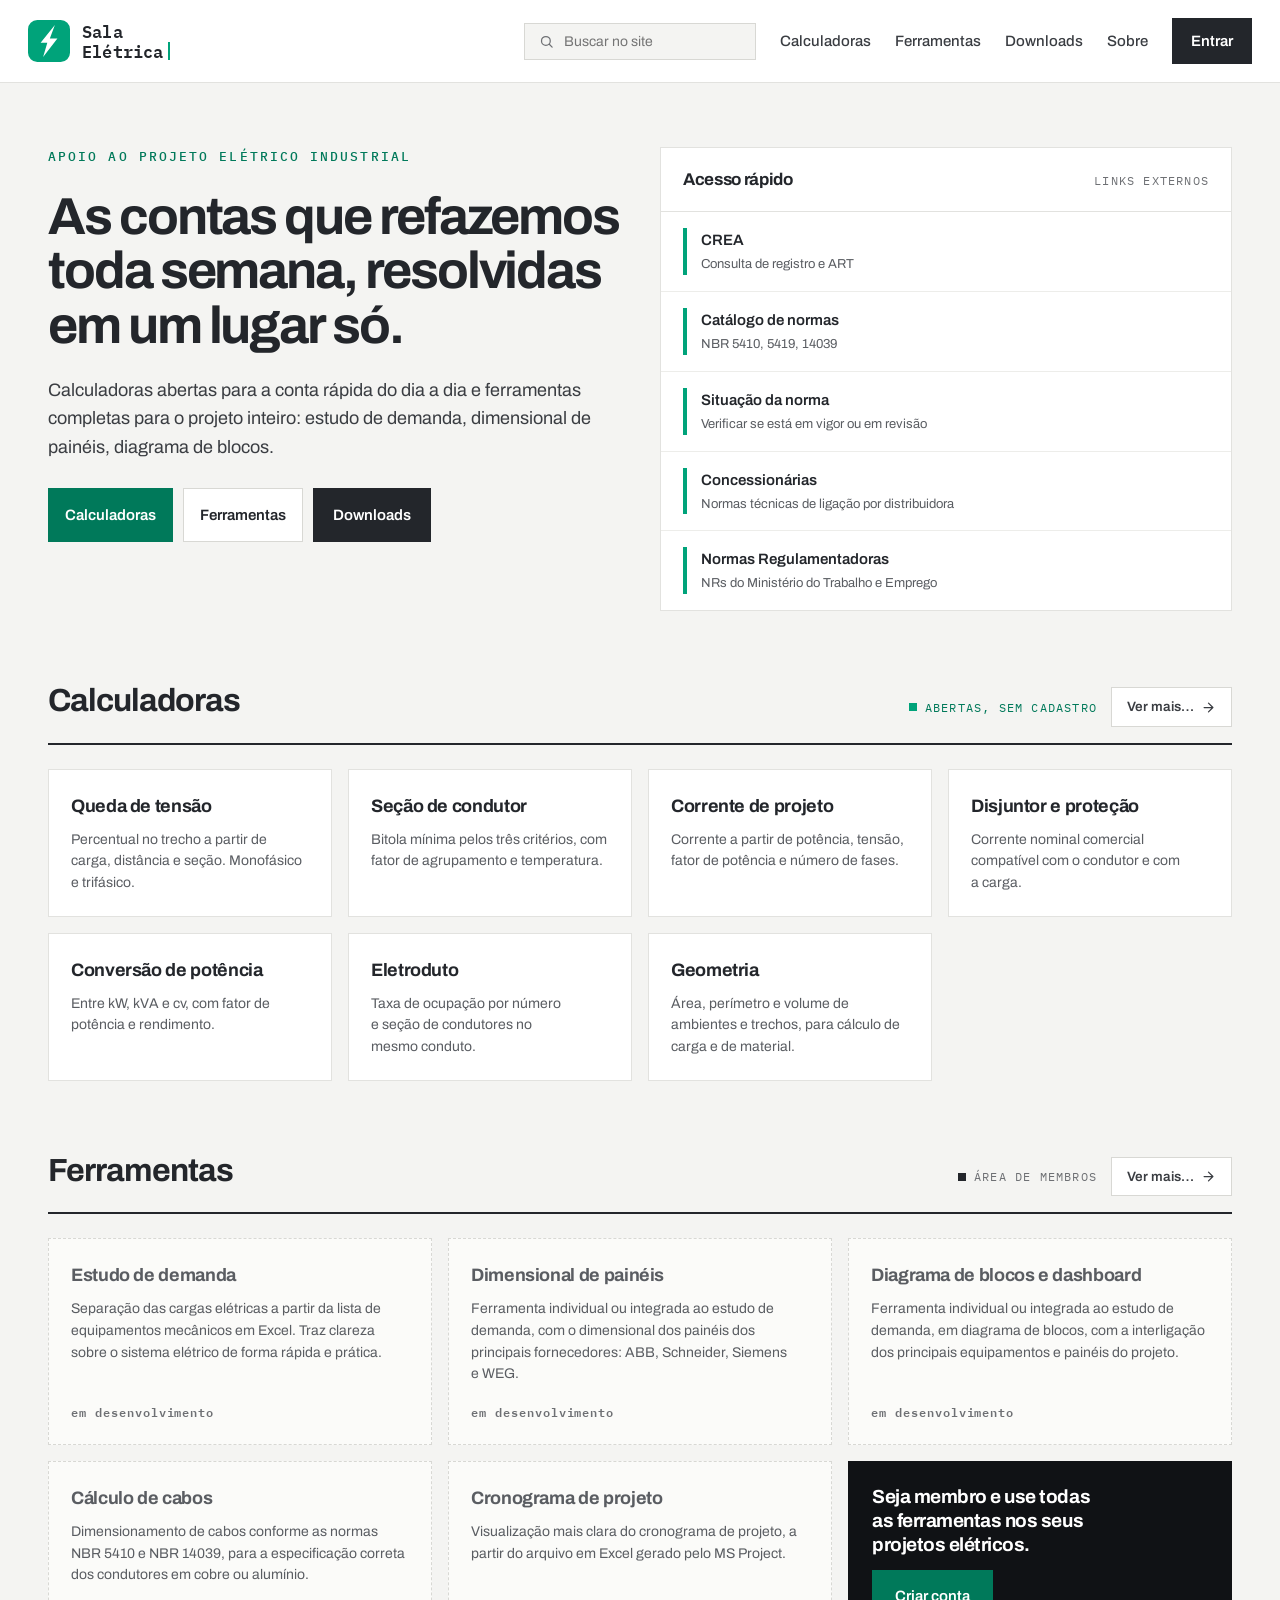
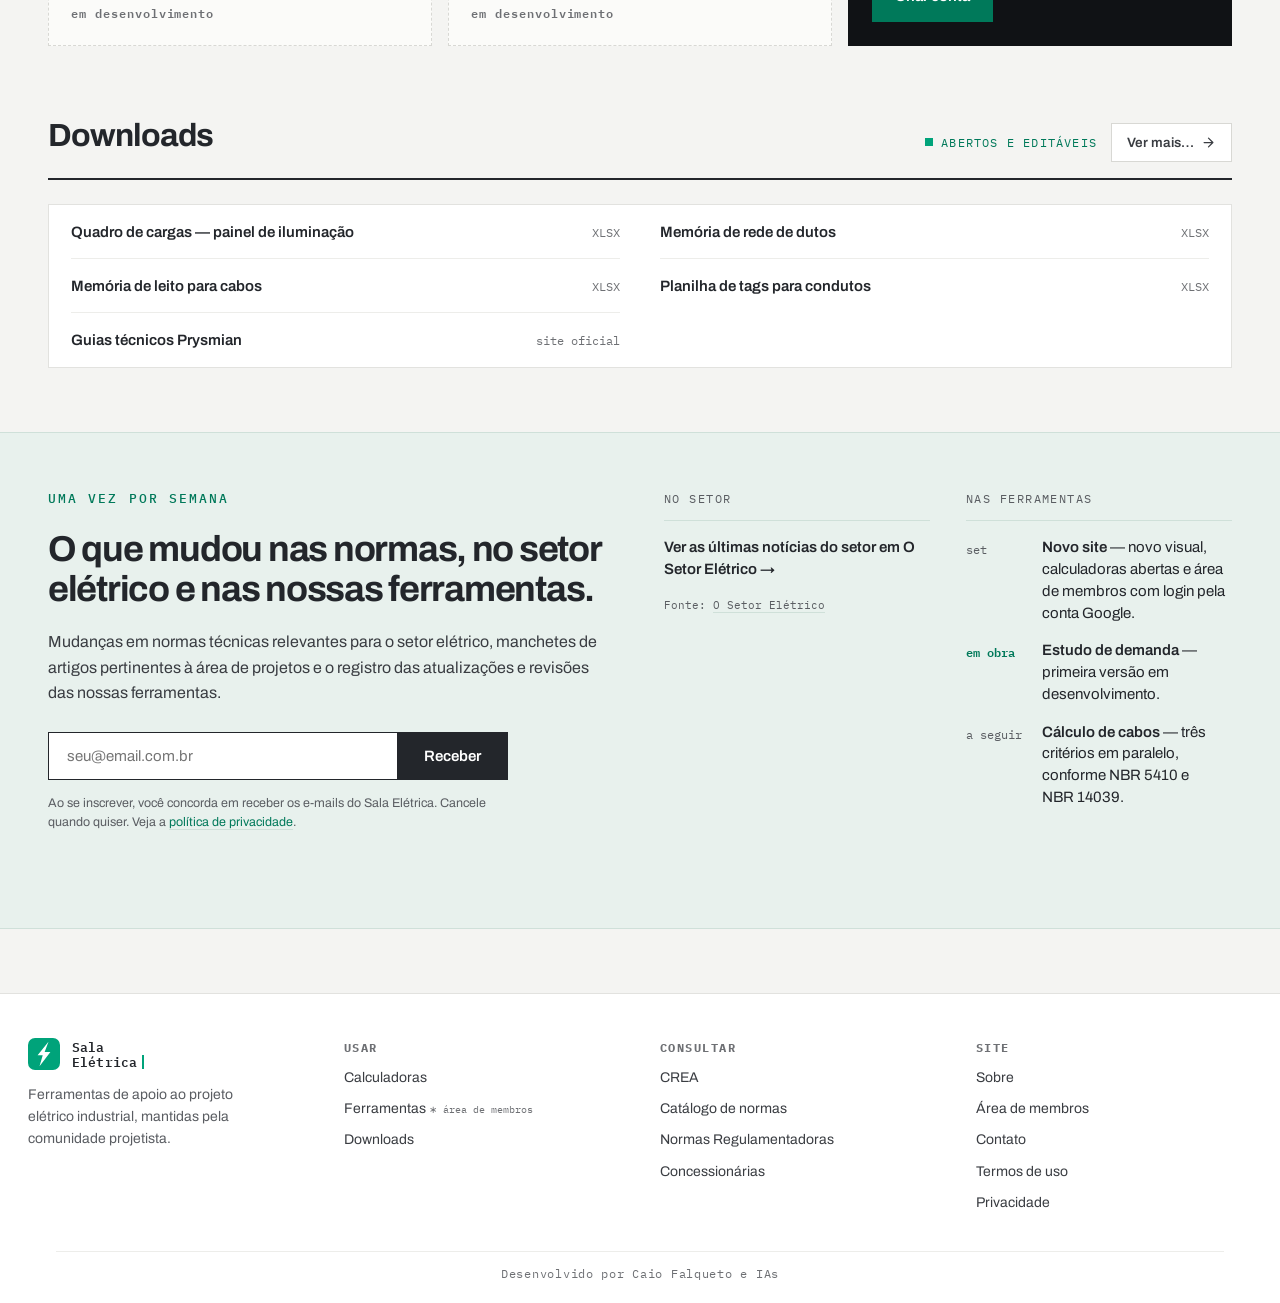
==== commit 596f461f: "Update index.html" ====
--- a/index.html
+++ b/index.html
@@ -73,31 +73,86 @@
   .cartao-membros .botao{align-self:flex-start;margin-top:auto}
 
   /* Downloads */
-  .downloads{
+  /* Downloads — mesma moldura das outras secoes, listagem mantida */
+  .lista-arquivos{
     display:grid;
-    grid-template-columns:repeat(auto-fit,minmax(300px,1fr));
-    gap:40px;align-items:start;
-    padding:40px;background:var(--branco);border:1px solid var(--linha);
-  }
-  .downloads h2{margin:0;font-size:clamp(22px,2.2vw,28px);font-weight:700;letter-spacing:-.03em}
-  .downloads p{margin:0;font-size:16px;line-height:1.6;color:var(--grafite);text-wrap:pretty}
-  .downloads-lado{display:flex;flex-direction:column;gap:14px}
-  .lista-arquivos{display:flex;flex-direction:column;border-top:1px solid var(--linha)}
+    grid-template-columns:repeat(auto-fit,minmax(380px,1fr));
+    column-gap:40px;
+    margin-top:24px;
+    padding:0 22px;overflow:hidden;
+    background:var(--branco);border:1px solid var(--linha);
+  }
   .lista-arquivos a{
     display:flex;align-items:center;justify-content:space-between;gap:16px;
-    padding:11px 0;border-bottom:1px solid var(--linha-clara);
+    padding:15px 0;margin-top:-1px;border-top:1px solid var(--linha-clara);
     color:var(--tinta);font-size:15px;font-weight:600;
   }
-  .lista-arquivos a:last-child{border-bottom:none}
   .lista-arquivos a:hover{color:var(--verde)}
   .lista-arquivos em{
     font-family:var(--mono);font-size:12px;font-style:normal;
     color:var(--cinza);font-weight:400;flex:none;
   }
 
+  /* Newsletter */
+  .boletim{background:var(--verde-fundo);border-top:1px solid var(--verde-linha);border-bottom:1px solid var(--verde-linha)}
+  .boletim-grade{
+    display:grid;grid-template-columns:repeat(auto-fit,minmax(300px,1fr));
+    gap:48px;align-items:start;
+    max-width:var(--largura);margin:0 auto;padding:56px var(--respiro);
+  }
+  .boletim-texto{display:flex;flex-direction:column;gap:20px}
+  .boletim-texto h2{
+    margin:0;font-size:clamp(26px,3vw,36px);font-weight:700;
+    letter-spacing:-.035em;line-height:1.1;text-wrap:pretty;
+  }
+  .boletim-texto p{margin:0;font-size:16px;line-height:1.6;color:var(--grafite);text-wrap:pretty}
+  .inscricao{display:flex;max-width:460px;padding-top:6px}
+  .inscricao input[type=email]{
+    flex:1;min-width:0;padding:15px 18px;
+    background:var(--branco);border:1px solid var(--tinta);border-right:none;
+    font-family:var(--texto);font-size:15px;color:var(--tinta);outline:none;
+  }
+  .inscricao input[type=email]:focus{box-shadow:inset 0 0 0 1px var(--tinta)}
+  .inscricao button{
+    padding:15px 26px;background:var(--tinta);color:var(--branco);
+    border:1px solid var(--tinta);
+    font-family:var(--texto);font-size:15px;font-weight:600;cursor:pointer;
+  }
+  .inscricao button:hover{opacity:.88}
+  .inscricao button:disabled{opacity:.55;cursor:wait}
+  .isca{position:absolute;left:-9999px;width:1px;height:1px;overflow:hidden}
+  .boletim-texto .consentimento{margin:-6px 0 0;font-size:12.5px;line-height:1.55;color:var(--grafite-2);max-width:460px}
+  .consentimento a{border-bottom:1px solid var(--verde-linha)}
+  .boletim-texto .retorno{margin:0;font-size:14px;font-weight:600;min-height:1.4em}
+  .retorno.ok{color:var(--verde)}
+  .retorno.erro{color:#9B322B}
+
+  .boletim-colunas{display:grid;grid-template-columns:repeat(auto-fit,minmax(240px,1fr));gap:36px}
+  .boletim-coluna{display:flex;flex-direction:column;gap:16px}
+  .boletim-coluna .rotulo-col{
+    font-family:var(--mono);font-size:12px;letter-spacing:.12em;text-transform:uppercase;
+    color:var(--grafite-2);padding-bottom:12px;border-bottom:1px solid var(--verde-linha);
+  }
+  .manchete{display:flex;gap:12px;color:var(--tinta)}
+  .manchete:hover{color:var(--verde)}
+  .manchete span:last-child{font-size:15px;font-weight:600;line-height:1.45;text-wrap:pretty}
+  .quando{
+    font-family:var(--mono);font-size:12px;color:var(--grafite-2);
+    flex:none;width:64px;padding-top:3px;white-space:nowrap;
+  }
+  .quando.vivo{color:var(--verde);font-weight:600}
+  .registro{display:flex;gap:12px}
+  .registro span:last-child{font-size:15px;line-height:1.45;color:var(--tinta);text-wrap:pretty}
+  .registro strong{font-weight:600}
+  .fonte{font-family:var(--mono);font-size:11px;color:var(--grafite-2)}
+  .fonte a{color:var(--grafite-2);border-bottom:1px solid var(--verde-linha)}
+  .carregando{font-family:var(--mono);font-size:12px;color:var(--grafite-2)}
+
   @media (max-width:560px){
     .abertura{padding:44px var(--respiro)}
-    .downloads{padding:26px}
+    .lista-arquivos{padding:0 16px;grid-template-columns:1fr}
+    .inscricao{flex-direction:column}
+    .inscricao input[type=email]{border-right:1px solid var(--tinta);border-bottom:none}
   }
 </style>
 </head>
@@ -255,25 +310,75 @@
 </section>
 
 <section class="faixa-conteudo" id="downloads">
-  <div class="downloads">
-    <div class="downloads-lado">
-      <a class="titulo-secao" href="/downloads"><h2>Downloads</h2><svg class="seta-titulo" width="20" height="20" viewBox="0 0 24 24" fill="none" stroke="currentColor" stroke-width="2.2" aria-hidden="true"><path d="M5 12h13M12 5l7 7-7 7" stroke-linecap="round" stroke-linejoin="round"/></svg></a>
+  <div class="cabecalho-secao">
+    <a class="titulo-secao" href="/downloads"><h2>Downloads</h2><svg class="seta-titulo" width="20" height="20" viewBox="0 0 24 24" fill="none" stroke="currentColor" stroke-width="2.2" aria-hidden="true"><path d="M5 12h13M12 5l7 7-7 7" stroke-linecap="round" stroke-linejoin="round"/></svg></a>
+    <div class="acoes-secao">
+      <span class="etiqueta etiqueta-verde"><span class="ponto"></span>abertos e editáveis</span>
+      <a class="ver-mais" href="/downloads">Ver mais… <svg class="seta" width="15" height="15" viewBox="0 0 24 24" fill="none" stroke="currentColor" stroke-width="2" aria-hidden="true"><path d="M5 12h13M12 5l7 7-7 7" stroke-linecap="round" stroke-linejoin="round"/></svg></a>
+    </div>
+  </div>
+  <div class="lista-arquivos">
+    <a href="/downloads">Quadro de cargas — painel de iluminação <em>XLSX</em></a>
+    <a href="/downloads">Memória de rede de dutos <em>XLSX</em></a>
+    <a href="/downloads">Memória de leito para cabos <em>XLSX</em></a>
+    <a href="/downloads">Planilha de tags para condutos <em>XLSX</em></a>
+    <a href="https://www.prysmian.com.br" target="_blank" rel="noopener">Guias técnicos Prysmian <em>site oficial</em></a>
+  </div>
+</section>
+
+<section class="boletim" id="novidades">
+  <div class="boletim-grade">
+
+    <div class="boletim-texto">
+      <div class="sobrelinha">Uma vez por semana</div>
+      <h2>O que mudou nas normas, no setor elétrico e nas nossas ferramentas.</h2>
       <p>
-        Planilhas e modelos que utilizamos na elaboração de projeto elétrico industrial.
-        Abertos, editáveis e sem marca d'água.
+        Mudanças em normas técnicas relevantes para o setor elétrico, manchetes de artigos
+        pertinentes à área de projetos e o registro das atualizações e revisões das nossas
+        ferramentas.
       </p>
-
-    </div>
-    <div class="lista-arquivos">
-      <a href="/downloads">Quadro de cargas — painel de iluminação <em>XLSX</em></a>
-      <a href="/downloads">Memória de rede de dutos <em>XLSX</em></a>
-      <a href="/downloads">Memória de leito para cabos <em>XLSX</em></a>
-      <a href="/downloads">Planilha de tags para condutos <em>XLSX</em></a>
-      <a href="https://www.prysmian.com.br" target="_blank" rel="noopener">Guias técnicos Prysmian <em>site oficial</em></a>
-      <a class="ver-mais" href="/downloads" style="margin-top:16px;align-self:flex-start;border-bottom:1px solid var(--borda-campo)">Ver mais… <svg class="seta" width="15" height="15" viewBox="0 0 24 24" fill="none" stroke="currentColor" stroke-width="2" aria-hidden="true"><path d="M5 12h13M12 5l7 7-7 7" stroke-linecap="round" stroke-linejoin="round"/></svg></a>
-    </div>
+      <form class="inscricao" id="formBoletim" novalidate>
+        <input type="email" name="email" id="emailBoletim" placeholder="seu@email.com.br"
+               autocomplete="email" required aria-label="Seu e-mail">
+        <input type="text" name="site" class="isca" tabindex="-1" autocomplete="off" aria-hidden="true">
+        <button type="submit" id="btnBoletim">Receber</button>
+      </form>
+      <p class="consentimento">
+        Ao se inscrever, você concorda em receber os e-mails do Sala Elétrica. Cancele
+        quando quiser. Veja a <a href="/privacidade">política de privacidade</a>.
+      </p>
+      <p class="retorno" id="retornoBoletim" role="status" aria-live="polite"></p>
+    </div>
+
+    <div class="boletim-colunas">
+      <div class="boletim-coluna">
+        <div class="rotulo-col">No setor</div>
+        <div id="listaNoticias"><span class="carregando">buscando as últimas notícias…</span></div>
+        <span class="fonte">Fonte: <a href="https://www.osetoreletrico.com.br/category/noticias-do-setor" target="_blank" rel="noopener">O Setor Elétrico</a></span>
+      </div>
+
+      <div class="boletim-coluna">
+        <div class="rotulo-col">Nas ferramentas</div>
+        <!-- Registro manual: edite estas linhas a cada atualização do site -->
+        <div class="registro">
+          <span class="quando">set</span>
+          <span><strong>Novo site</strong> — novo visual, calculadoras abertas e área de membros com login pela conta Google.</span>
+        </div>
+        <div class="registro">
+          <span class="quando vivo">em obra</span>
+          <span><strong>Estudo de demanda</strong> — primeira versão em desenvolvimento.</span>
+        </div>
+        <div class="registro">
+          <span class="quando">a seguir</span>
+          <span><strong>Cálculo de cabos</strong> — três critérios em paralelo, conforme NBR 5410 e NBR 14039.</span>
+        </div>
+      </div>
+    </div>
+
   </div>
 </section>
+
+<div style="height:64px"></div>
 
 <footer class="rodape">
   <div class="rodape-grade">
@@ -322,5 +427,70 @@
   </div>
 </footer>
 
+<script>
+/* Manchetes do quadro "No setor", servidas por /api/noticias */
+(async () => {
+  const caixa = document.getElementById('listaNoticias');
+  const SITE = 'https://www.osetoreletrico.com.br/category/noticias-do-setor';
+  try {
+    const r = await fetch('/api/noticias');
+    const dados = await r.json();
+    if (!dados.itens || !dados.itens.length) throw new Error('vazio');
+    caixa.innerHTML = '';
+    caixa.style.cssText = 'display:flex;flex-direction:column;gap:16px';
+    dados.itens.forEach(n => {
+      if (!/^https:\/\/www\.osetoreletrico\.com\.br\//.test(n.link)) return;
+      const a = document.createElement('a');
+      a.className = 'manchete'; a.href = n.link; a.target = '_blank'; a.rel = 'noopener';
+      const q = document.createElement('span'); q.className = 'quando'; q.textContent = n.data || '';
+      const t = document.createElement('span'); t.textContent = n.titulo;
+      a.append(q, t); caixa.appendChild(a);
+    });
+  } catch (e) {
+    caixa.innerHTML = '';
+    const a = document.createElement('a');
+    a.className = 'manchete'; a.href = SITE; a.target = '_blank'; a.rel = 'noopener';
+    a.innerHTML = '<span>Ver as últimas notícias do setor em O Setor Elétrico →</span>';
+    caixa.appendChild(a);
+  }
+})();
+
+/* Inscricao na newsletter: grava o e-mail direto no Supabase */
+(() => {
+  const URL_TABELA = 'https://kahbgjwwqsejocmseegc.supabase.co/rest/v1/newsletter';
+  const CHAVE = 'sb_publishable_g2opUBjSqj6hXZ2HDsAMhQ_jfMVARqX';
+  const form = document.getElementById('formBoletim');
+  const campo = document.getElementById('emailBoletim');
+  const botao = document.getElementById('btnBoletim');
+  const retorno = document.getElementById('retornoBoletim');
+
+  function avisar(texto, tipo) { retorno.textContent = texto; retorno.className = 'retorno ' + tipo; }
+
+  form.addEventListener('submit', async ev => {
+    ev.preventDefault();
+    const email = campo.value.trim().toLowerCase();
+    if (form.site.value) { avisar('Pronto! Você está na lista.', 'ok'); form.reset(); return; }
+    if (!/^[^@\s]+@[^@\s]+\.[^@\s]+$/.test(email)) {
+      avisar('Confira o e-mail digitado.', 'erro'); campo.focus(); return;
+    }
+    botao.disabled = true; avisar('', '');
+    try {
+      const r = await fetch(URL_TABELA, {
+        method: 'POST',
+        headers: { 'apikey': CHAVE, 'Content-Type': 'application/json', 'Prefer': 'return=minimal' },
+        body: JSON.stringify({ email })
+      });
+      /* 409 = e-mail ja inscrito: tratado como sucesso, sem revelar quem esta na lista */
+      if (r.ok || r.status === 409) { avisar('Pronto! Você está na lista.', 'ok'); form.reset(); }
+      else throw new Error(r.status);
+    } catch (e) {
+      avisar('Não foi possível inscrever agora. Tente de novo em instantes.', 'erro');
+    } finally {
+      botao.disabled = false;
+    }
+  });
+})();
+</script>
+
 </body>
 </html>
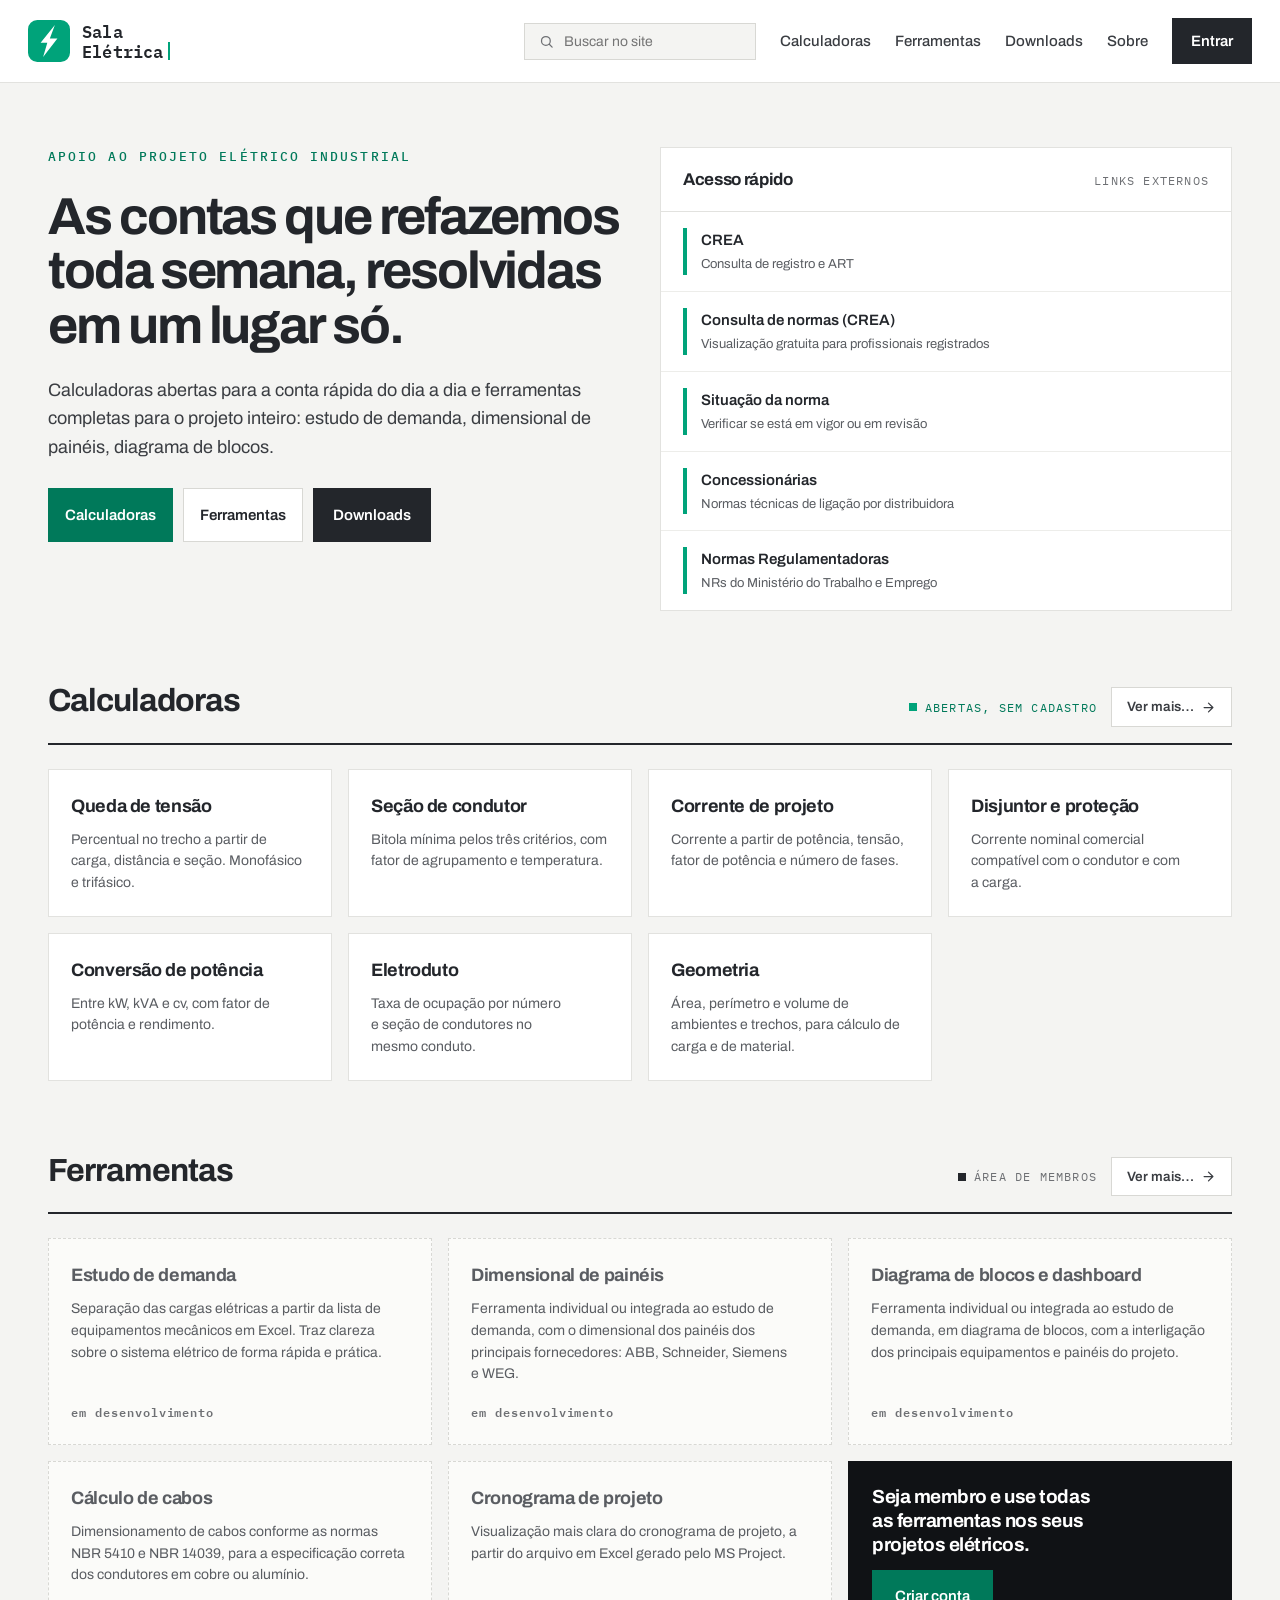
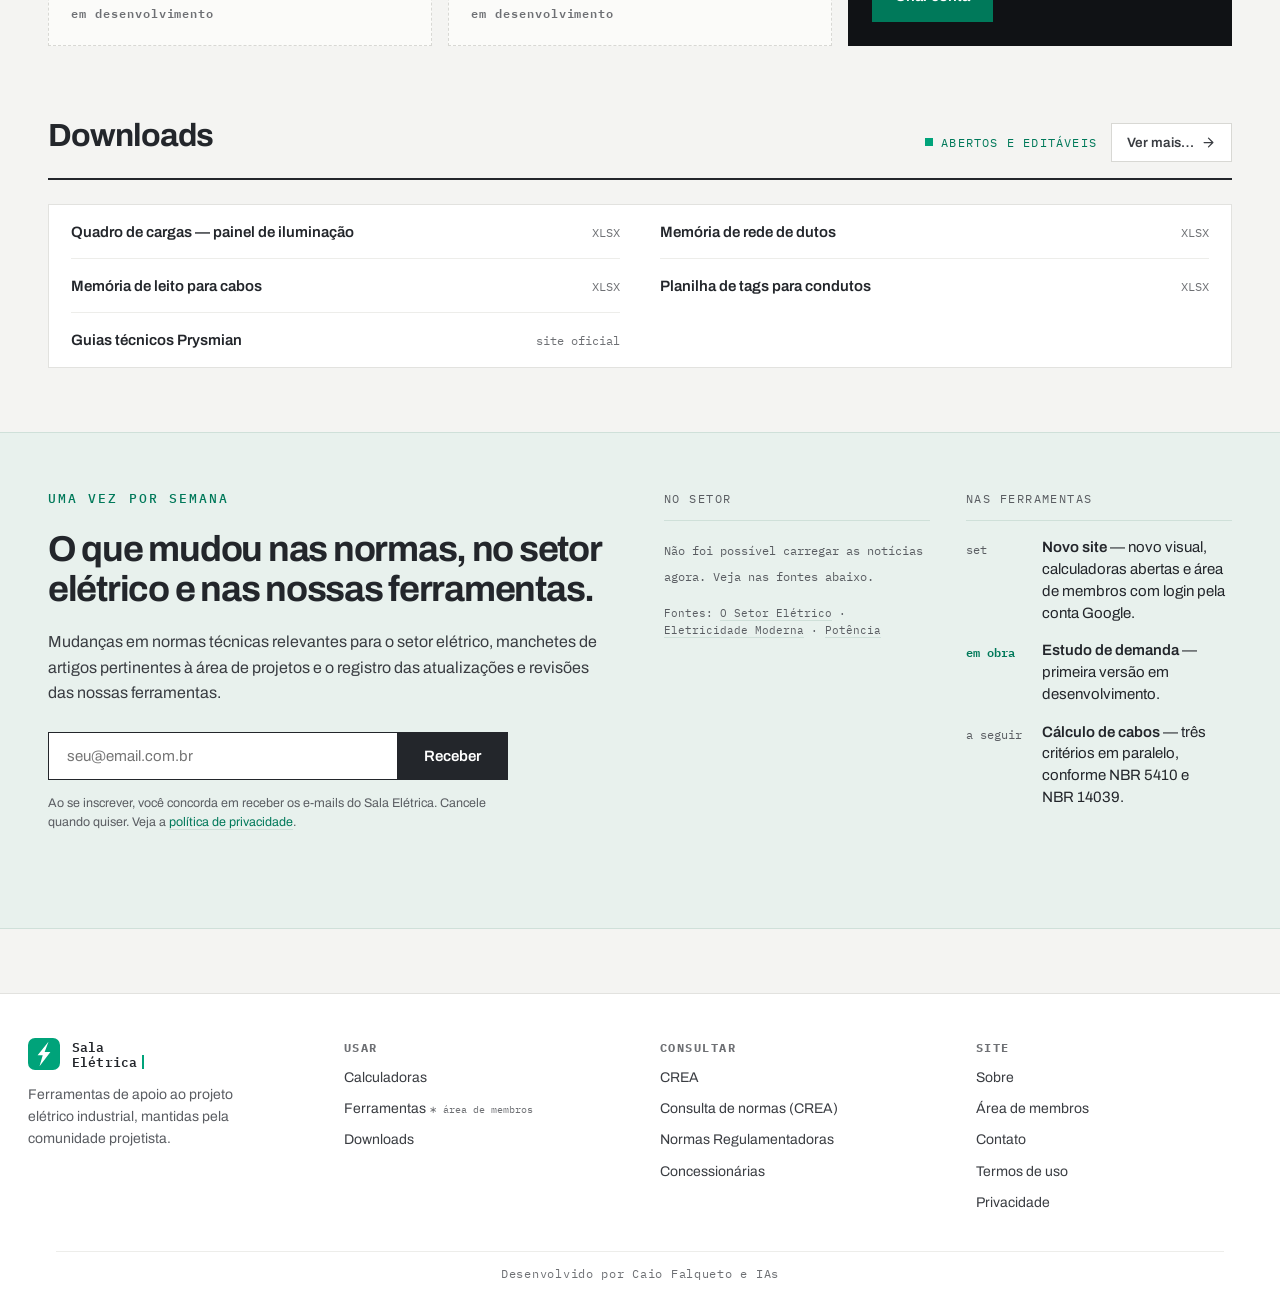
==== commit d9cbfd9b: "Add files via upload" ====
--- a/index.html
+++ b/index.html
@@ -135,14 +135,15 @@
   }
   .manchete{display:flex;gap:12px;color:var(--tinta)}
   .manchete:hover{color:var(--verde)}
-  .manchete span:last-child{font-size:15px;font-weight:600;line-height:1.45;text-wrap:pretty}
+  .manchete > span:last-child{font-size:15px;font-weight:600;line-height:1.45;text-wrap:pretty}
   .quando{
     font-family:var(--mono);font-size:12px;color:var(--grafite-2);
     flex:none;width:64px;padding-top:3px;white-space:nowrap;
   }
   .quando.vivo{color:var(--verde);font-weight:600}
+  .quando .sigla{display:block;margin-top:3px;font-size:10px;letter-spacing:.04em;color:var(--verde);white-space:normal}
   .registro{display:flex;gap:12px}
-  .registro span:last-child{font-size:15px;line-height:1.45;color:var(--tinta);text-wrap:pretty}
+  .registro > span:last-child{font-size:15px;line-height:1.45;color:var(--tinta);text-wrap:pretty}
   .registro strong{font-weight:600}
   .fonte{font-family:var(--mono);font-size:11px;color:var(--grafite-2)}
   .fonte a{color:var(--grafite-2);border-bottom:1px solid var(--verde-linha)}
@@ -209,9 +210,9 @@
       <span class="painel-barra"></span>
       <span class="corpo"><b>CREA</b><small>Consulta de registro e ART</small></span>
     </a>
-    <a class="painel-item" href="https://www.abntcolecao.com.br" target="_blank" rel="noopener">
+    <a class="painel-item" href="https://www.abntcatalogo.com.br/confea/" target="_blank" rel="noopener">
       <span class="painel-barra"></span>
-      <span class="corpo"><b>Catálogo de normas</b><small>NBR 5410, 5419, 14039</small></span>
+      <span class="corpo"><b>Consulta de normas (CREA)</b><small>Visualização gratuita para profissionais registrados</small></span>
     </a>
     <a class="painel-item" href="https://www.abntcatalogo.com.br" target="_blank" rel="noopener">
       <span class="painel-barra"></span>
@@ -237,31 +238,31 @@
     </div>
   </div>
   <div class="grade">
-    <a class="cartao" href="/calculadoras/queda-de-tensao">
+    <a class="cartao" href="/calculadoras#queda-de-tensao">
       <span class="cartao-titulo">Queda de tensão</span>
       <span class="cartao-texto">Percentual no trecho a partir de carga, distância e seção. Monofásico e trifásico.</span>
     </a>
-    <a class="cartao" href="/calculadoras/secao-de-condutor">
+    <a class="cartao" href="/calculadoras#secao-de-condutor">
       <span class="cartao-titulo">Seção de condutor</span>
       <span class="cartao-texto">Bitola mínima pelos três critérios, com fator de agrupamento e temperatura.</span>
     </a>
-    <a class="cartao" href="/calculadoras/corrente-de-projeto">
+    <a class="cartao" href="/calculadoras#corrente-de-projeto">
       <span class="cartao-titulo">Corrente de projeto</span>
       <span class="cartao-texto">Corrente a partir de potência, tensão, fator de potência e número de fases.</span>
     </a>
-    <a class="cartao" href="/calculadoras/disjuntor">
+    <a class="cartao" href="/calculadoras#disjuntor">
       <span class="cartao-titulo">Disjuntor e proteção</span>
       <span class="cartao-texto">Corrente nominal comercial compatível com o condutor e com a carga.</span>
     </a>
-    <a class="cartao" href="/calculadoras/conversao-de-potencia">
+    <a class="cartao" href="/calculadoras#conversao-de-potencia">
       <span class="cartao-titulo">Conversão de potência</span>
       <span class="cartao-texto">Entre kW, kVA e cv, com fator de potência e rendimento.</span>
     </a>
-    <a class="cartao" href="/calculadoras/eletroduto">
+    <a class="cartao" href="/calculadoras#eletroduto">
       <span class="cartao-titulo">Eletroduto</span>
       <span class="cartao-texto">Taxa de ocupação por número e seção de condutores no mesmo conduto.</span>
     </a>
-    <a class="cartao" href="/calculadoras/geometria">
+    <a class="cartao" href="/calculadoras#geometria">
       <span class="cartao-titulo">Geometria</span>
       <span class="cartao-texto">Área, perímetro e volume de ambientes e trechos, para cálculo de carga e de material.</span>
     </a>
@@ -354,7 +355,10 @@
       <div class="boletim-coluna">
         <div class="rotulo-col">No setor</div>
         <div id="listaNoticias"><span class="carregando">buscando as últimas notícias…</span></div>
-        <span class="fonte">Fonte: <a href="https://www.osetoreletrico.com.br/category/noticias-do-setor" target="_blank" rel="noopener">O Setor Elétrico</a></span>
+        <span class="fonte">Fontes:
+          <a href="https://www.osetoreletrico.com.br/category/noticias-do-setor" target="_blank" rel="noopener">O Setor Elétrico</a> ·
+          <a href="https://www.arandanet.com.br/revista/em/noticias" target="_blank" rel="noopener">Eletricidade Moderna</a> ·
+          <a href="https://revistapotencia.com.br/ultimas-noticias/" target="_blank" rel="noopener">Potência</a></span>
       </div>
 
       <div class="boletim-coluna">
@@ -406,7 +410,7 @@
     <div class="rodape-coluna">
       <span class="rodape-titulo">Consultar</span>
       <a href="https://www.confea.org.br/sistema-profissional/creas" target="_blank" rel="noopener">CREA</a>
-      <a href="https://www.abntcolecao.com.br" target="_blank" rel="noopener">Catálogo de normas</a>
+      <a href="https://www.abntcatalogo.com.br/confea/" target="_blank" rel="noopener">Consulta de normas (CREA)</a>
       <a href="https://www.gov.br/trabalho-e-emprego/pt-br/assuntos/inspecao-do-trabalho/seguranca-e-saude-no-trabalho/ctpp-nrs/normas-regulamentadoras-nrs" target="_blank" rel="noopener">Normas Regulamentadoras</a>
       <a href="/concessionarias">Concessionárias</a>
     </div>
@@ -431,28 +435,29 @@
 /* Manchetes do quadro "No setor", servidas por /api/noticias */
 (async () => {
   const caixa = document.getElementById('listaNoticias');
-  const SITE = 'https://www.osetoreletrico.com.br/category/noticias-do-setor';
+  const PERMITIDOS = /^https:\/\/(www\.osetoreletrico\.com\.br|www\.arandanet\.com\.br|revistapotencia\.com\.br)\//;
+  const MAXIMO = 5;
+  function fallback() {
+    caixa.innerHTML = '<span class="carregando">Não foi possível carregar as notícias agora. Veja nas fontes abaixo.</span>';
+  }
   try {
     const r = await fetch('/api/noticias');
     const dados = await r.json();
-    if (!dados.itens || !dados.itens.length) throw new Error('vazio');
+    const itens = (dados.itens || []).filter(n => PERMITIDOS.test(n.link)).slice(0, MAXIMO);
+    if (!itens.length) return fallback();
     caixa.innerHTML = '';
     caixa.style.cssText = 'display:flex;flex-direction:column;gap:16px';
-    dados.itens.forEach(n => {
-      if (!/^https:\/\/www\.osetoreletrico\.com\.br\//.test(n.link)) return;
+    itens.forEach(n => {
       const a = document.createElement('a');
       a.className = 'manchete'; a.href = n.link; a.target = '_blank'; a.rel = 'noopener';
-      const q = document.createElement('span'); q.className = 'quando'; q.textContent = n.data || '';
+      const q = document.createElement('span'); q.className = 'quando';
+      q.append(n.data || '');
+      const f = document.createElement('span'); f.className = 'sigla'; f.textContent = n.sigla || '';
+      q.append(f);
       const t = document.createElement('span'); t.textContent = n.titulo;
       a.append(q, t); caixa.appendChild(a);
     });
-  } catch (e) {
-    caixa.innerHTML = '';
-    const a = document.createElement('a');
-    a.className = 'manchete'; a.href = SITE; a.target = '_blank'; a.rel = 'noopener';
-    a.innerHTML = '<span>Ver as últimas notícias do setor em O Setor Elétrico →</span>';
-    caixa.appendChild(a);
-  }
+  } catch (e) { fallback(); }
 })();
 
 /* Inscricao na newsletter: grava o e-mail direto no Supabase */
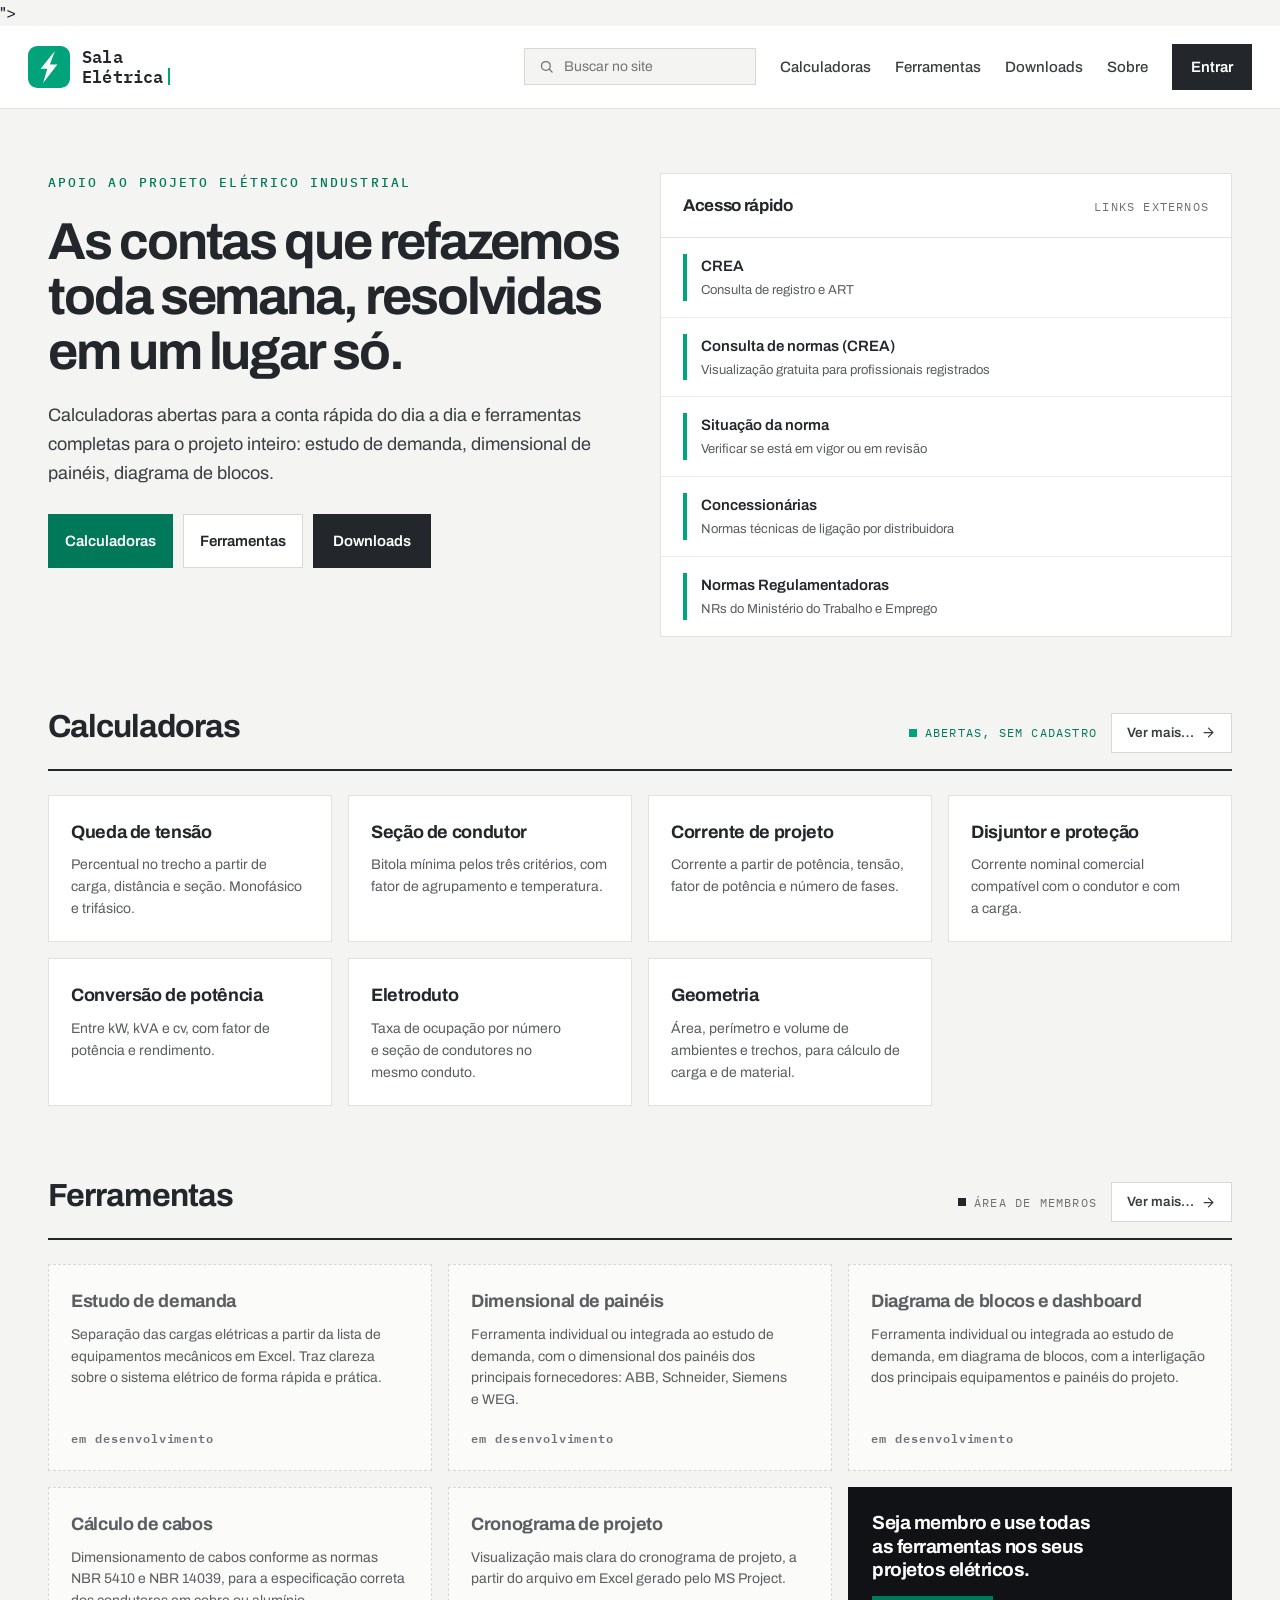
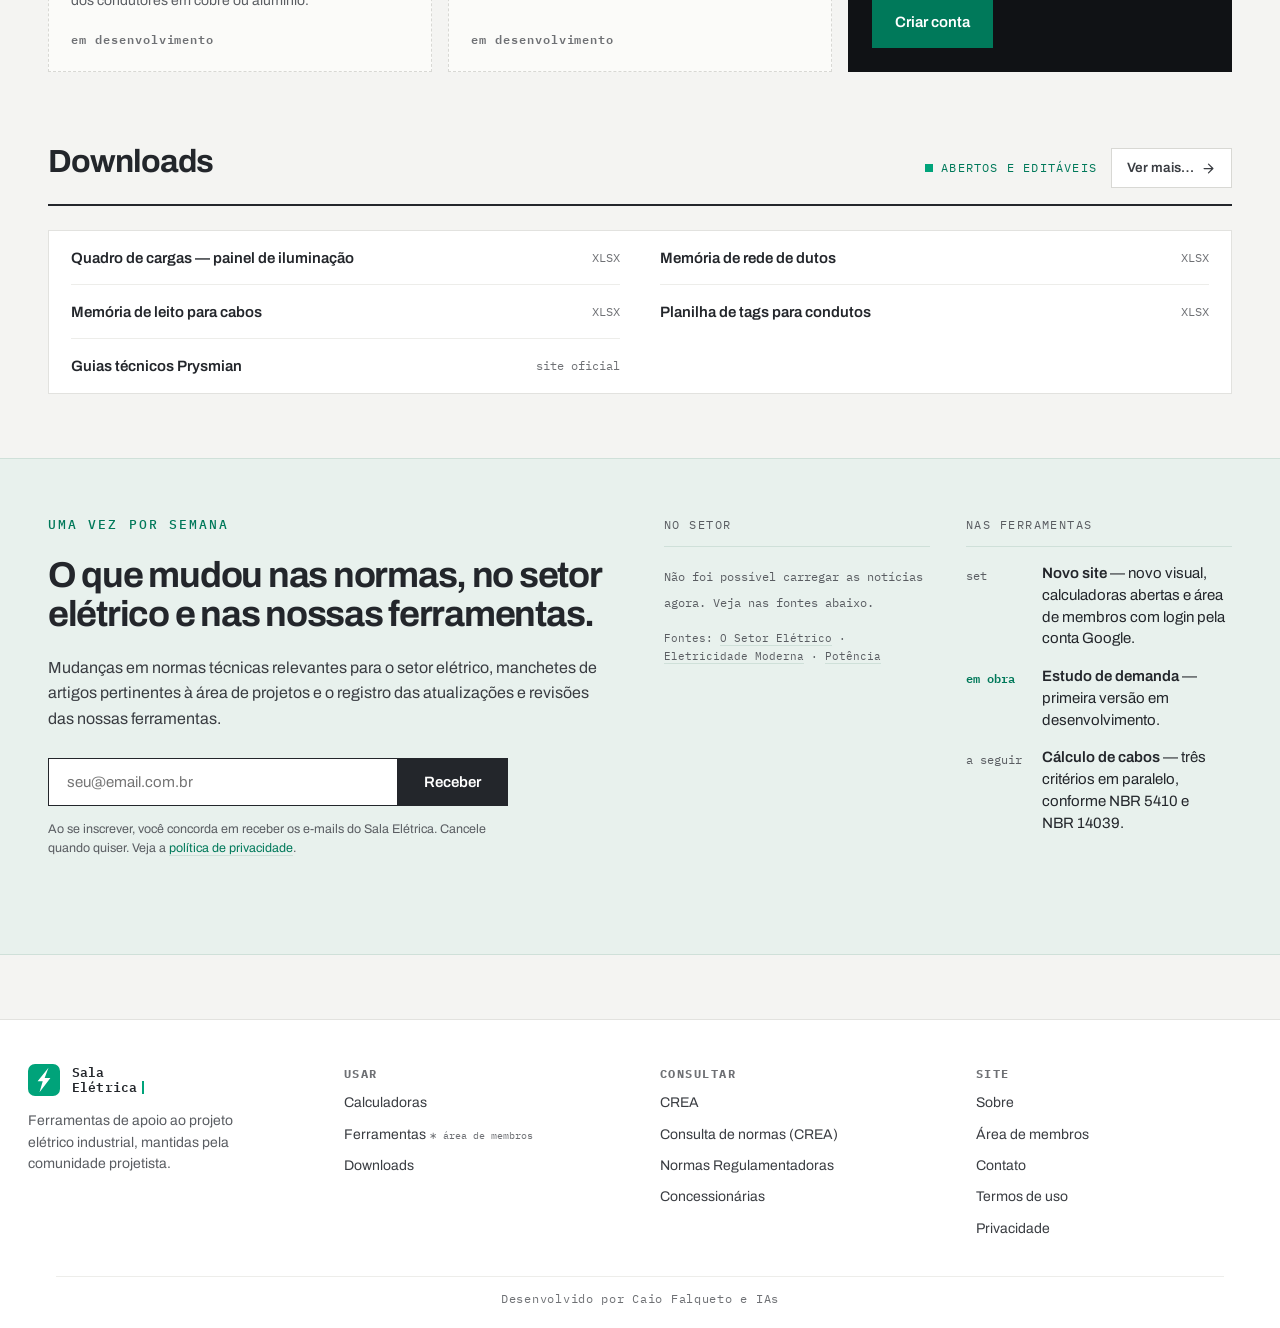
==== commit 343857d1: "Add files via upload" ====
--- a/index.html
+++ b/index.html
@@ -10,7 +10,9 @@
 <meta property="og:type" content="website">
 <meta property="og:url" content="https://salaeletrica.com.br">
 <meta name="theme-color" content="#00795A">
-<link rel="icon" href="data:image/svg+xml,<svg xmlns='http://www.w3.org/2000/svg' viewBox='0 0 100 100'><path d='M22 0 H78 A22 22 0 0 1 100 22 V78 A22 22 0 0 1 78 100 H22 A22 22 0 0 1 0 78 V22 A22 22 0 0 1 22 0 Z M64 12 L30 54 H46 L36 88 L70 44 H52 Z' fill='%2300A37A' fill-rule='evenodd'/></svg>">
+<link rel="icon" href="/favicon.svg" type="image/svg+xml">
+<link rel="icon" href="/favicon.ico" sizes="any">
+<link rel="apple-touch-icon" href="/apple-touch-icon.png"><path d='M22 0 H78 A22 22 0 0 1 100 22 V78 A22 22 0 0 1 78 100 H22 A22 22 0 0 1 0 78 V22 A22 22 0 0 1 22 0 Z M64 12 L30 54 H46 L36 88 L70 44 H52 Z' fill='%2300A37A' fill-rule='evenodd'/></svg>">
 <link rel="preconnect" href="https://fonts.googleapis.com">
 <link rel="preconnect" href="https://fonts.gstatic.com" crossorigin>
 <link href="https://fonts.googleapis.com/css2?family=Archivo:wght@400;500;600;700;800&family=IBM+Plex+Mono:wght@400;500;600&display=swap" rel="stylesheet">
@@ -323,7 +325,7 @@
     <a href="/downloads">Memória de rede de dutos <em>XLSX</em></a>
     <a href="/downloads">Memória de leito para cabos <em>XLSX</em></a>
     <a href="/downloads">Planilha de tags para condutos <em>XLSX</em></a>
-    <a href="https://www.prysmian.com.br" target="_blank" rel="noopener">Guias técnicos Prysmian <em>site oficial</em></a>
+    <a href="https://br.prysmian.com/pt/materiais-de-apoio-tecnico" target="_blank" rel="noopener">Guias técnicos Prysmian <em>site oficial</em></a>
   </div>
 </section>
 
--- a/estilo.css
+++ b/estilo.css
@@ -266,6 +266,42 @@
 .trilha a:hover{color:var(--verde)}
 
 /* --------------------------------------------------------------------------
+   Tabelas de consulta (páginas de calculadoras e de downloads)
+   -------------------------------------------------------------------------- */
+
+.busca-tabela{max-width:280px;margin-bottom:22px}
+.bloco-tabela{margin-top:26px}
+.bloco-tabela:first-of-type{margin-top:0}
+.bloco-tabela h3{
+  margin:0 0 10px;font-family:var(--mono);font-size:12px;letter-spacing:.12em;
+  text-transform:uppercase;color:var(--grafite-2);font-weight:500;
+}
+.rolagem{overflow-x:auto}
+.tabela-dados{width:100%;border-collapse:collapse;font-size:14.5px}
+.tabela-dados th{
+  position:sticky;top:0;z-index:1;text-align:left;padding:9px 12px;
+  background:var(--quase-branco);border-bottom:2px solid var(--tinta);
+  font-family:var(--mono);font-size:11px;letter-spacing:.08em;text-transform:uppercase;
+  color:var(--grafite);font-weight:600;white-space:nowrap;
+}
+.tabela-dados td{
+  padding:8px 12px;border-bottom:1px solid var(--linha-clara);
+  font-variant-numeric:tabular-nums;color:var(--tinta);white-space:nowrap;
+}
+.tabela-dados td:first-child{font-weight:600}
+/* Tabelas com texto longo quebram em linha, em vez de rolar de lado */
+.tabela-dados.quebra th,.tabela-dados.quebra td{white-space:normal}
+.tabela-dados.quebra td{font-variant-numeric:normal}
+.tabela-dados tr:hover td{background:var(--verde-fundo)}
+.tabela-dados tr[hidden]{display:none}
+.vazio-busca{padding:16px 0;font-size:14px;color:var(--cinza)}
+.nota-tabela{
+  margin:22px 0 0;padding-top:14px;border-top:1px solid var(--linha);
+  font-size:13.5px;line-height:1.6;color:var(--grafite-2);
+}
+
+
+/* --------------------------------------------------------------------------
    Rodapé
    -------------------------------------------------------------------------- */
 
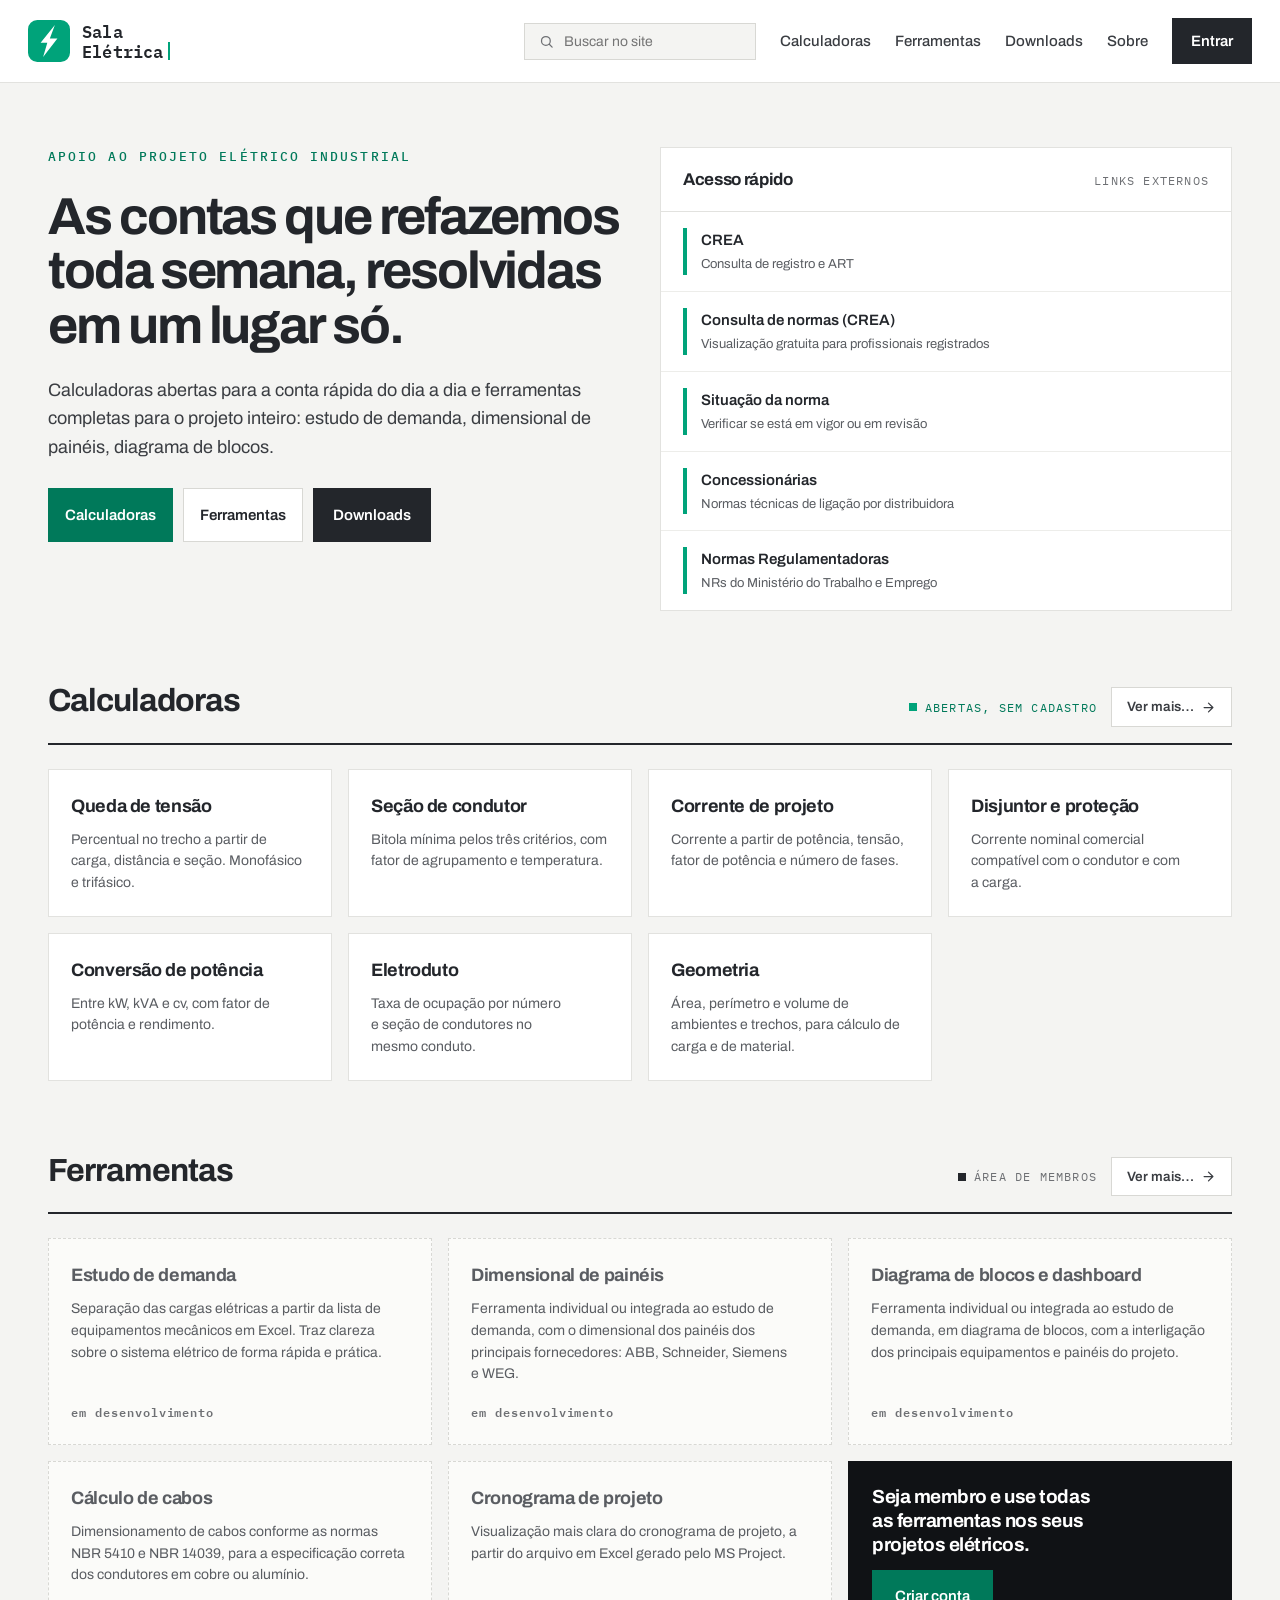
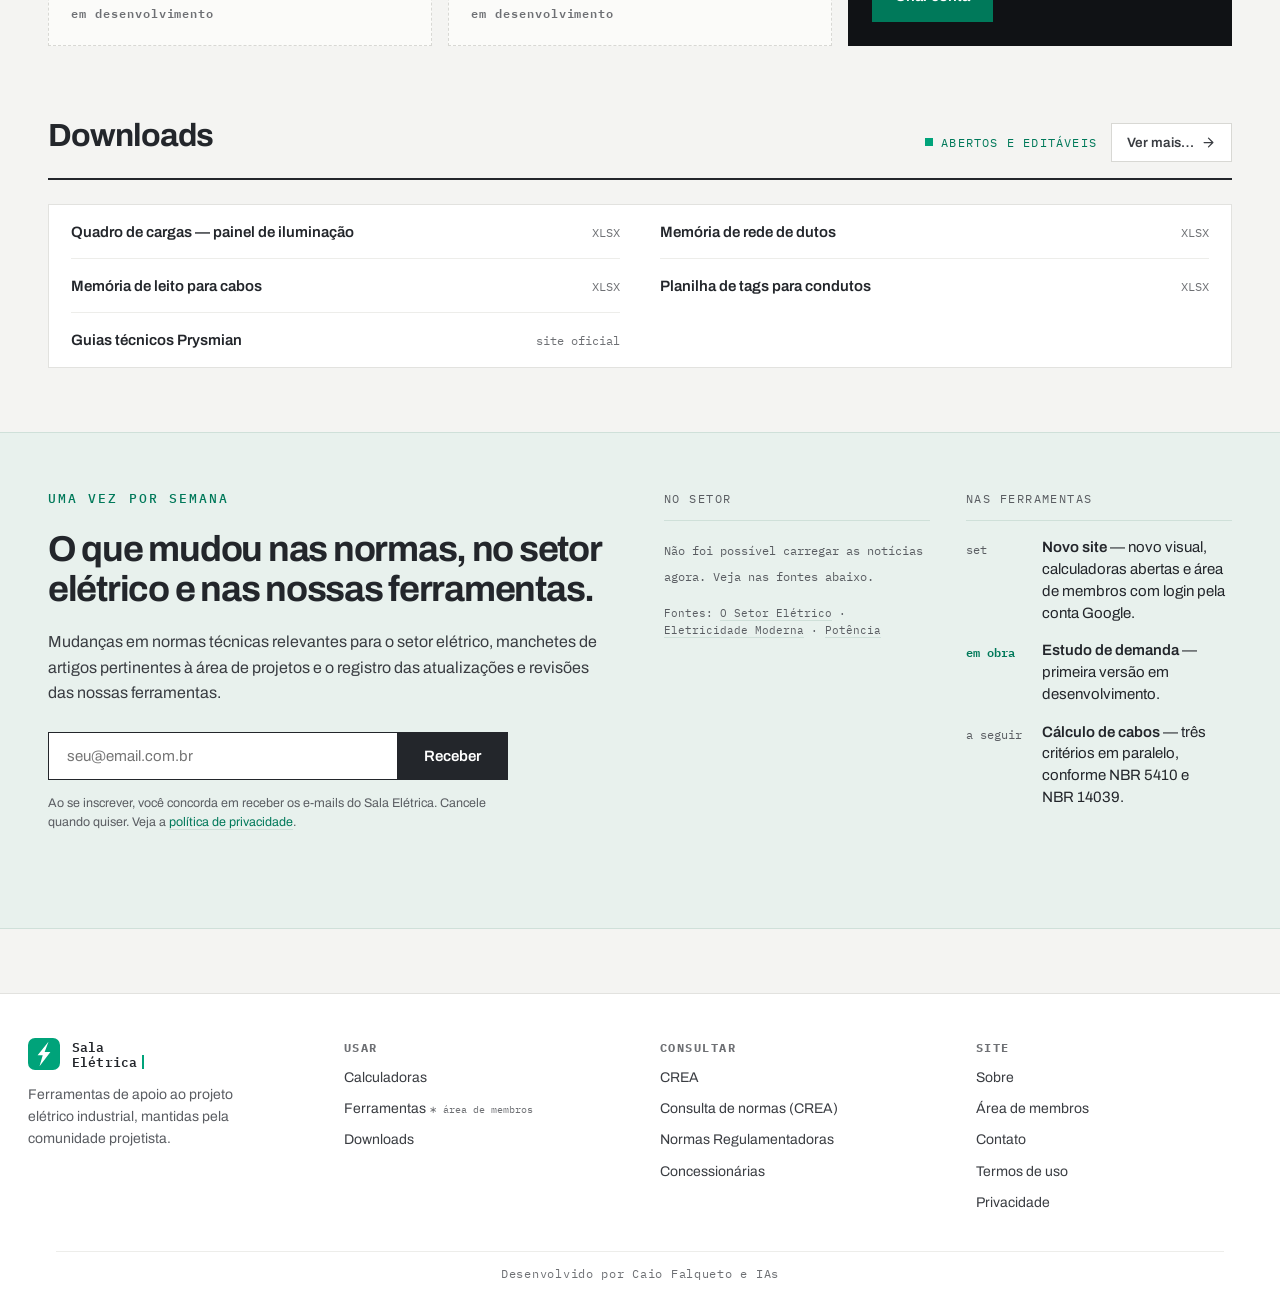
==== commit 6d3a4825: "Add files via upload" ====
--- a/index.html
+++ b/index.html
@@ -12,7 +12,7 @@
 <meta name="theme-color" content="#00795A">
 <link rel="icon" href="/favicon.svg" type="image/svg+xml">
 <link rel="icon" href="/favicon.ico" sizes="any">
-<link rel="apple-touch-icon" href="/apple-touch-icon.png"><path d='M22 0 H78 A22 22 0 0 1 100 22 V78 A22 22 0 0 1 78 100 H22 A22 22 0 0 1 0 78 V22 A22 22 0 0 1 22 0 Z M64 12 L30 54 H46 L36 88 L70 44 H52 Z' fill='%2300A37A' fill-rule='evenodd'/></svg>">
+<link rel="apple-touch-icon" href="/apple-touch-icon.png">
 <link rel="preconnect" href="https://fonts.googleapis.com">
 <link rel="preconnect" href="https://fonts.gstatic.com" crossorigin>
 <link href="https://fonts.googleapis.com/css2?family=Archivo:wght@400;500;600;700;800&family=IBM+Plex+Mono:wght@400;500;600&display=swap" rel="stylesheet">
@@ -184,14 +184,14 @@
     <a href="/ferramentas">Ferramentas</a>
     <a href="/downloads">Downloads</a>
     <a href="/sobre">Sobre</a>
-    <a class="botao botao-escuro" href="/login" style="padding:10px 18px">Entrar</a>
+    <span class="acesso" id="acesso"><a class="botao botao-escuro" href="/login" style="padding:10px 18px">Entrar</a></span>
   </nav>
 </header>
 
 <section class="abertura">
   <div class="abertura-texto">
     <div class="sobrelinha">Apoio ao projeto elétrico industrial</div>
-    <h1>As contas que refazemos toda semana, resolvidas em um lugar só.</h1>
+    <h1 id="as-contas-que-refazemos-toda-semana-resolvidas-e">As contas que refazemos toda semana, resolvidas em um lugar só.</h1>
     <p>
       Calculadoras abertas para a conta rápida do dia a dia e ferramentas completas
       para o projeto inteiro: estudo de demanda, dimensional de painéis, diagrama de blocos.
@@ -233,7 +233,7 @@
 
 <section class="faixa-conteudo" id="calculadoras">
   <div class="cabecalho-secao">
-    <a class="titulo-secao" href="/calculadoras"><h2>Calculadoras</h2><svg class="seta-titulo" width="20" height="20" viewBox="0 0 24 24" fill="none" stroke="currentColor" stroke-width="2.2" aria-hidden="true"><path d="M5 12h13M12 5l7 7-7 7" stroke-linecap="round" stroke-linejoin="round"/></svg></a>
+    <a class="titulo-secao" href="/calculadoras"><h2 id="calculadoras">Calculadoras</h2><svg class="seta-titulo" width="20" height="20" viewBox="0 0 24 24" fill="none" stroke="currentColor" stroke-width="2.2" aria-hidden="true"><path d="M5 12h13M12 5l7 7-7 7" stroke-linecap="round" stroke-linejoin="round"/></svg></a>
     <div class="acoes-secao">
       <span class="etiqueta etiqueta-verde"><span class="ponto"></span>abertas, sem cadastro</span>
       <a class="ver-mais" href="/calculadoras">Ver mais… <svg class="seta" width="15" height="15" viewBox="0 0 24 24" fill="none" stroke="currentColor" stroke-width="2" aria-hidden="true"><path d="M5 12h13M12 5l7 7-7 7" stroke-linecap="round" stroke-linejoin="round"/></svg></a>
@@ -273,7 +273,7 @@
 
 <section class="faixa-conteudo" id="ferramentas">
   <div class="cabecalho-secao">
-    <a class="titulo-secao" href="/ferramentas"><h2>Ferramentas</h2><svg class="seta-titulo" width="20" height="20" viewBox="0 0 24 24" fill="none" stroke="currentColor" stroke-width="2.2" aria-hidden="true"><path d="M5 12h13M12 5l7 7-7 7" stroke-linecap="round" stroke-linejoin="round"/></svg></a>
+    <a class="titulo-secao" href="/ferramentas"><h2 id="ferramentas">Ferramentas</h2><svg class="seta-titulo" width="20" height="20" viewBox="0 0 24 24" fill="none" stroke="currentColor" stroke-width="2.2" aria-hidden="true"><path d="M5 12h13M12 5l7 7-7 7" stroke-linecap="round" stroke-linejoin="round"/></svg></a>
     <div class="acoes-secao">
       <span class="etiqueta"><span class="ponto-escuro"></span>área de membros</span>
       <a class="ver-mais" href="/ferramentas">Ver mais… <svg class="seta" width="15" height="15" viewBox="0 0 24 24" fill="none" stroke="currentColor" stroke-width="2" aria-hidden="true"><path d="M5 12h13M12 5l7 7-7 7" stroke-linecap="round" stroke-linejoin="round"/></svg></a>
@@ -314,7 +314,7 @@
 
 <section class="faixa-conteudo" id="downloads">
   <div class="cabecalho-secao">
-    <a class="titulo-secao" href="/downloads"><h2>Downloads</h2><svg class="seta-titulo" width="20" height="20" viewBox="0 0 24 24" fill="none" stroke="currentColor" stroke-width="2.2" aria-hidden="true"><path d="M5 12h13M12 5l7 7-7 7" stroke-linecap="round" stroke-linejoin="round"/></svg></a>
+    <a class="titulo-secao" href="/downloads"><h2 id="downloads">Downloads</h2><svg class="seta-titulo" width="20" height="20" viewBox="0 0 24 24" fill="none" stroke="currentColor" stroke-width="2.2" aria-hidden="true"><path d="M5 12h13M12 5l7 7-7 7" stroke-linecap="round" stroke-linejoin="round"/></svg></a>
     <div class="acoes-secao">
       <span class="etiqueta etiqueta-verde"><span class="ponto"></span>abertos e editáveis</span>
       <a class="ver-mais" href="/downloads">Ver mais… <svg class="seta" width="15" height="15" viewBox="0 0 24 24" fill="none" stroke="currentColor" stroke-width="2" aria-hidden="true"><path d="M5 12h13M12 5l7 7-7 7" stroke-linecap="round" stroke-linejoin="round"/></svg></a>
@@ -334,7 +334,7 @@
 
     <div class="boletim-texto">
       <div class="sobrelinha">Uma vez por semana</div>
-      <h2>O que mudou nas normas, no setor elétrico e nas nossas ferramentas.</h2>
+      <h2 id="o-que-mudou-nas-normas-no-setor-eletrico-e-nas-n">O que mudou nas normas, no setor elétrico e nas nossas ferramentas.</h2>
       <p>
         Mudanças em normas técnicas relevantes para o setor elétrico, manchetes de artigos
         pertinentes à área de projetos e o registro das atualizações e revisões das nossas
@@ -499,5 +499,7 @@
 })();
 </script>
 
+<script src="/busca.js" defer></script>
+<script type="module" src="/sessao.js"></script>
 </body>
 </html>
--- a/estilo.css
+++ b/estilo.css
@@ -110,6 +110,91 @@
 .busca input{
   flex:1;min-width:0;border:none;outline:none;background:transparent;
   font-family:var(--texto);font-size:14px;color:var(--tinta);
+}
+
+/* --------------------------------------------------------------------------
+   Acesso: botão Entrar ou menu do usuário
+   -------------------------------------------------------------------------- */
+
+.acesso{display:inline-flex;align-items:center;min-height:38px}
+
+.usuario-menu{position:relative}
+
+.usuario-botao{
+  display:flex;align-items:center;gap:9px;
+  padding:6px 12px 6px 6px;
+  background:var(--branco);border:1px solid var(--borda-campo);
+  font-family:var(--texto);font-size:14px;font-weight:600;color:var(--tinta);
+  cursor:pointer;
+}
+.usuario-botao:hover{border-color:var(--verde);color:var(--verde)}
+.usuario-botao img{width:26px;height:26px;border-radius:50%;flex:none}
+.avatar-letras{
+  display:flex;align-items:center;justify-content:center;flex:none;
+  width:26px;height:26px;border-radius:50%;
+  background:var(--verde);color:var(--branco);
+  font-family:var(--mono);font-size:11px;font-weight:600;
+}
+.usuario-nome{max-width:12ch;overflow:hidden;text-overflow:ellipsis;white-space:nowrap}
+
+.usuario-lista{
+  position:absolute;top:calc(100% + 6px);right:0;z-index:50;min-width:224px;
+  background:var(--branco);border:1px solid var(--linha);
+  box-shadow:0 10px 30px rgba(16,18,21,.14);
+}
+.usuario-lista[hidden]{display:none}
+.usuario-cabeca{
+  display:flex;flex-direction:column;gap:2px;
+  padding:13px 15px;border-bottom:1px solid var(--linha-clara);
+}
+.usuario-cabeca strong{font-size:14px;letter-spacing:-.01em}
+.usuario-cabeca span{font-size:12.5px;color:var(--grafite-2);overflow:hidden;text-overflow:ellipsis}
+.usuario-lista a,.usuario-lista button{
+  display:block;width:100%;text-align:left;
+  padding:11px 15px;border:none;background:none;
+  font-family:var(--texto);font-size:14px;font-weight:500;color:var(--grafite);cursor:pointer;
+}
+.usuario-lista a:hover,.usuario-lista button:hover{background:var(--verde-fundo);color:var(--verde)}
+.usuario-lista button{border-top:1px solid var(--linha-clara);color:var(--cinza)}
+
+/* --------------------------------------------------------------------------
+   Resultados da busca
+   -------------------------------------------------------------------------- */
+
+.busca.busca-ativa{position:relative}
+
+.resultados{
+  position:absolute;top:calc(100% + 6px);left:0;right:0;z-index:50;
+  max-height:min(420px,70vh);overflow-y:auto;
+  background:var(--branco);border:1px solid var(--linha);
+  box-shadow:0 10px 30px rgba(16,18,21,.14);
+}
+.resultados[hidden]{display:none}
+
+.resultado{
+  display:block;padding:12px 14px;
+  border-bottom:1px solid var(--linha-clara);color:var(--tinta);
+}
+.resultado:last-child{border-bottom:none}
+.resultado:hover,.resultado.marcado{background:var(--verde-fundo);color:var(--tinta)}
+
+.r-titulo{display:block;font-size:14.5px;font-weight:600;line-height:1.3}
+.r-onde{
+  display:block;margin-top:2px;
+  font-family:var(--mono);font-size:10.5px;letter-spacing:.08em;
+  text-transform:uppercase;color:var(--verde);
+}
+.r-trecho{
+  display:block;margin-top:5px;
+  font-size:12.5px;line-height:1.5;color:var(--grafite-2);
+}
+.r-trecho mark{background:rgba(0,163,122,.22);color:var(--tinta-forte);padding:0 1px}
+
+.sem-resultado{margin:0;padding:16px 14px;font-size:13.5px;color:var(--grafite-2)}
+.sem-resultado strong{color:var(--tinta)}
+
+@media (max-width:820px){
+  .resultados{max-height:60vh}
 }
 
 /* --------------------------------------------------------------------------
